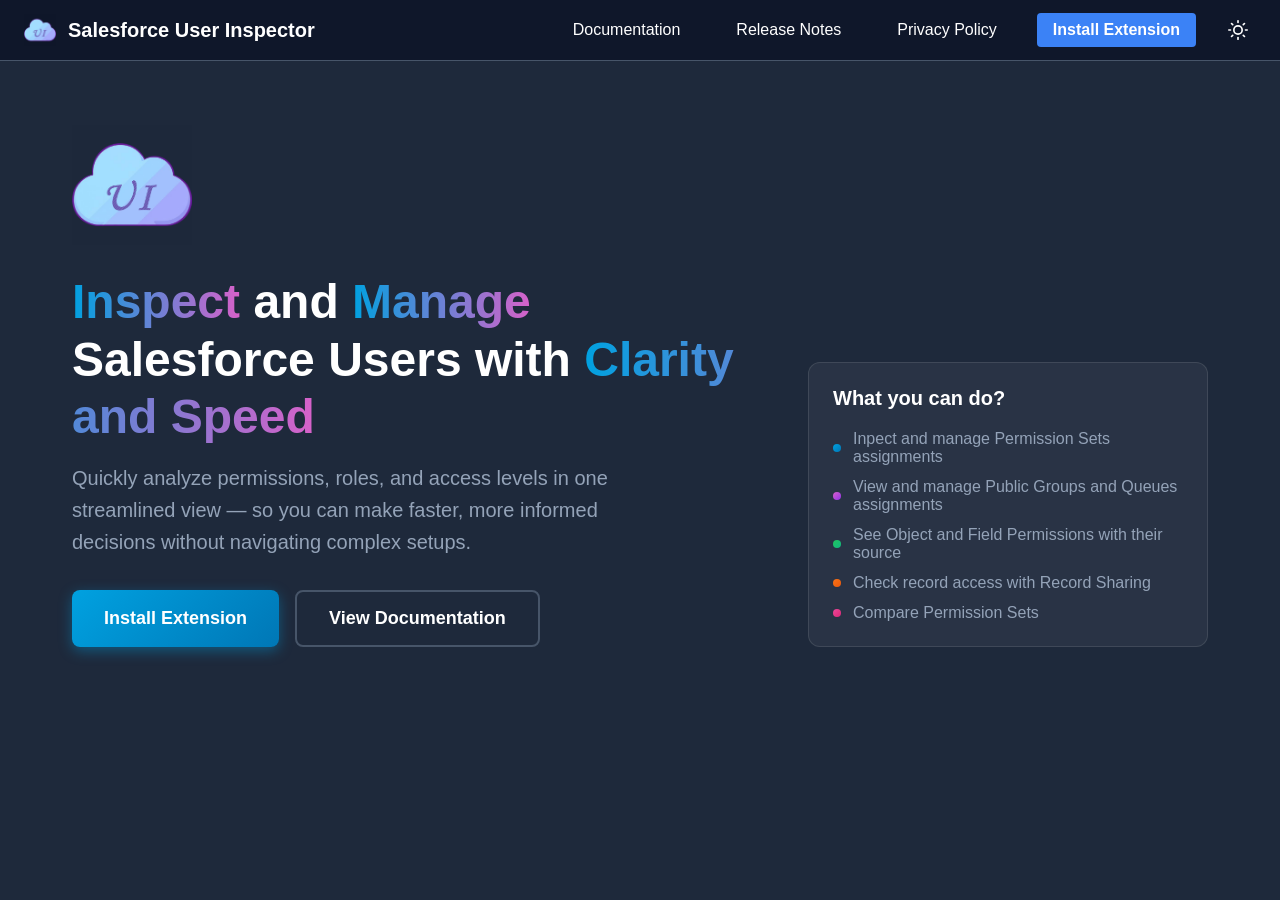
==== index.html @ afff1e98 "SUI v2 Update" ====
<!DOCTYPE html>
<html lang="en">
<head>
    <meta charset="UTF-8">
    <meta name="viewport" content="width=device-width, initial-scale=1.0">
    <title>Home - Salesforce User Inspector</title>
    <link rel="icon" href="icon.png" type="image/png">
    <link rel="stylesheet" href="styles.css">
</head>
<body>
    <header class="menu-bar">
        <div class="branding">
            <img src="icon.png" alt="Salesforce User Inspector Icon" class="menu-icon">
            <span class="brand-name">Salesforce User Inspector</span>
        </div>
        <nav class="menu-links">
            <a href="documentation.html" class="menu-link">Documentation</a>
            <a href="release-notes.html" class="menu-link">Release Notes</a>
            <a href="privacy-policy.html" class="menu-link">Privacy Policy</a>
            <a href="https://chromewebstore.google.com/detail/salesforce-user-inspector/pnhnlclfhfokkdalcmchdikkakipjggl" target="_blank" class="menu-link highlight">Install Extension</a>
            <button class="theme-toggle" id="themeToggle" aria-label="Toggle theme">
                <svg class="sun-icon" xmlns="http://www.w3.org/2000/svg" width="20" height="20" viewBox="0 0 24 24" fill="none" stroke="currentColor" stroke-width="2" stroke-linecap="round" stroke-linejoin="round">
                    <circle cx="12" cy="12" r="5"></circle>
                    <line x1="12" y1="1" x2="12" y2="3"></line>
                    <line x1="12" y1="21" x2="12" y2="23"></line>
                    <line x1="4.22" y1="4.22" x2="5.64" y2="5.64"></line>
                    <line x1="18.36" y1="18.36" x2="19.78" y2="19.78"></line>
                    <line x1="1" y1="12" x2="3" y2="12"></line>
                    <line x1="21" y1="12" x2="23" y2="12"></line>
                    <line x1="4.22" y1="19.78" x2="5.64" y2="18.36"></line>
                    <line x1="18.36" y1="5.64" x2="19.78" y2="4.22"></line>
                </svg>
                <svg class="moon-icon" xmlns="http://www.w3.org/2000/svg" width="20" height="20" viewBox="0 0 24 24" fill="none" stroke="currentColor" stroke-width="2" stroke-linecap="round" stroke-linejoin="round">
                    <path d="M21 12.79A9 9 0 1 1 11.21 3 7 7 0 0 0 21 12.79z"></path>
                </svg>
            </button>
        </nav>
    </header>
    <main>
        <section class="hero">
            <div class="hero-content">
                <img src="icon.png" alt="Salesforce User Inspector Icon" class="hero-logo">
                <h1 class="hero-header"><span class="gradient-text">Inspect</span> and <span class="gradient-text">Manage</span> Salesforce Users with <span class="gradient-text">Clarity and Speed</span></h1>
                <p class="hero-subheader">Quickly analyze permissions, roles, and access levels in one streamlined view — so you can make faster, more informed decisions without navigating complex setups.</p>
                <div class="hero-buttons">
                    <a href="https://chromewebstore.google.com/detail/salesforce-user-inspector/pnhnlclfhfokkdalcmchdikkakipjggl" target="_blank" class="btn btn-primary">Install Extension</a>
                    <a href="documentation.html" class="btn btn-secondary">View Documentation</a>
                </div>
            </div>
            <div class="features-list">
                <h3 class="features-header">What you can do?</h3>
                <ul class="features-items">
                    <li class="feature-item"><span class="bullet blue"></span>Inpect and manage Permission Sets assignments</li>
                    <li class="feature-item"><span class="bullet purple"></span>View and manage Public Groups and Queues assignments</li>
                    <li class="feature-item"><span class="bullet green"></span>See Object and Field Permissions with their source</li>
                    <li class="feature-item"><span class="bullet orange"></span>Check record access with Record Sharing</li>
                    <li class="feature-item"><span class="bullet pink"></span>Compare Permission Sets</li>
                </ul>
            </div>
        </section>
        
    </main>
    <script src="script.js"></script>
</body>
</html>
---- styles.css ----
/* Menu Bar Styles */
* {
  margin: 0;
  padding: 0;
  box-sizing: border-box;
}

body {
  background-color: rgb(30, 41, 59);
  font-family:
    -apple-system, BlinkMacSystemFont, "Segoe UI", Roboto, Oxygen, Ubuntu,
    sans-serif;
  margin: 0;
  padding: 0;
  min-height: 100vh;
  transition: background-color 0.3s ease;
}

/* Page Load Animations */
@keyframes fadeInUp {
  from {
    opacity: 0;
    transform: translateY(30px);
  }
  to {
    opacity: 1;
    transform: translateY(0);
  }
}

@keyframes fadeIn {
  from {
    opacity: 0;
  }
  to {
    opacity: 1;
  }
}

@keyframes fadeInLeft {
  from {
    opacity: 0;
    transform: translateX(-30px);
  }
  to {
    opacity: 1;
    transform: translateX(0);
  }
}

@keyframes fadeInRight {
  from {
    opacity: 0;
    transform: translateX(30px);
  }
  to {
    opacity: 1;
    transform: translateX(0);
  }
}

@keyframes scaleIn {
  from {
    opacity: 0;
    transform: scale(0.9);
  }
  to {
    opacity: 1;
    transform: scale(1);
  }
}

/* Animation delays for page elements */
.menu-bar .branding {
  animation-delay: 0.05s;
}

.menu-bar .menu-links {
  animation-delay: 0.05s;
}

.feature-item:nth-child(1),
.feature-item:nth-child(2),
.feature-item:nth-child(3),
.feature-item:nth-child(4),
.feature-item:nth-child(5) {
  animation-delay: 0.15s;
}

.menu-bar {
  display: flex;
  justify-content: space-between;
  align-items: center;
  background-color: #0f172a;
  padding: 12px 24px;
  border-bottom: 1px solid #475569;
  transition: background-color 0.3s ease;
}

.branding {
  display: flex;
  align-items: center;
  gap: 12px;
  opacity: 0;
  animation: fadeIn 0.35s ease-out forwards;
}

.menu-icon {
  width: 32px;
  height: 32px;
}

.brand-name {
  color: #ffffff;
  font-size: 20px;
  font-weight: 600;
}

.menu-links {
  display: flex;
  gap: 24px;
  align-items: center;
  opacity: 0;
  animation: fadeIn 0.35s ease-out forwards;
}

.menu-link {
  color: #ffffff;
  text-decoration: none;
  font-size: 16px;
  font-weight: 500;
  padding: 8px 16px;
  border-radius: 4px;
  transition: color 0.2s ease;
}

.menu-link:hover {
  color: #94a3b8;
}

.menu-link.highlight {
  background-color: #3b82f6;
  color: #ffffff;
  font-weight: 600;
}

.menu-link.highlight:hover {
  background-color: #2563eb;
  color: #ffffff;
}

main {
  padding: 24px;
  color: #ffffff;
}

/* Theme Toggle Button */
.theme-toggle {
  background: none;
  border: none;
  cursor: pointer;
  padding: 8px;
  border-radius: 4px;
  display: flex;
  align-items: center;
  justify-content: center;
  transition: background-color 0.2s ease;
  color: #ffffff;
  opacity: 0;
  animation: fadeIn 0.35s ease-out forwards;
  animation-delay: 0.05s;
}

.theme-toggle:hover {
  background-color: #475569;
}

.theme-toggle .sun-icon,
.theme-toggle .moon-icon {
  display: none;
}

/* Dark mode (default) - show sun icon to switch to light */
body.dark-mode .theme-toggle .sun-icon {
  display: block;
}

/* Light mode - show moon icon to switch to dark */
body.light-mode .theme-toggle .moon-icon {
  display: block;
}

/* Light Mode Styles */
body.light-mode {
  background-color: #f8fafc;
}

body.light-mode .menu-bar {
  background-color: #ffffff;
  border-bottom: 1px solid #e2e8f0;
}

body.light-mode .brand-name {
  color: #1e293b;
}

body.light-mode .menu-link {
  color: #1e293b;
}

body.light-mode .menu-link:hover {
  color: #64748b;
}

body.light-mode main {
  color: #1e293b;
}

body.light-mode .theme-toggle {
  color: #1e293b;
}

body.light-mode .theme-toggle:hover {
  background-color: #e2e8f0;
}

/* Hero Section */
.hero {
  display: flex;
  flex-direction: row;
  align-items: flex-end;
  justify-content: center;
  text-align: left;
  padding: 40px 48px;
  gap: 64px;
  animation: fadeIn 0.4s ease-out forwards;
}

.hero-content {
  flex: 1;
  max-width: 800px;
}

.hero-logo {
  width: 120px;
  height: 120px;
  margin-bottom: 24px;
}

.hero-header {
  font-size: 48px;
  font-weight: 700;
  color: #ffffff;
  margin-bottom: 16px;
  max-width: 800px;
  line-height: 1.2;
}

.gradient-text {
  background: linear-gradient(90deg, #00a1e0, #d761c9);
  -webkit-background-clip: text;
  -webkit-text-fill-color: transparent;
  background-clip: text;
}

.hero-subheader {
  font-size: 20px;
  color: #94a3b8;
  max-width: 600px;
  line-height: 1.6;
  margin-bottom: 32px;
  animation-delay: 0.1s;
}

/* Hero Buttons */
.hero-buttons {
  display: flex;
  gap: 16px;
  flex-wrap: wrap;
}

.btn {
  display: inline-flex;
  align-items: center;
  justify-content: center;
  padding: 16px 32px;
  font-size: 18px;
  font-weight: 600;
  text-decoration: none;
  border-radius: 8px;
  transition: all 0.2s ease;
  cursor: pointer;
}

.btn-primary {
  background: linear-gradient(135deg, #00a1e0, #0077b6);
  color: #ffffff;
  border: none;
  box-shadow: 0 4px 14px rgba(0, 161, 224, 0.4);
  animation-delay: 0.1s;
}

.btn-primary:hover {
  background: linear-gradient(135deg, #00b3f0, #0088cc);
  box-shadow: 0 6px 20px rgba(0, 161, 224, 0.5);
  transform: translateY(-2px);
}

.btn-secondary {
  background: transparent;
  color: #ffffff;
  border: 2px solid #475569;
  animation-delay: 0.1s;
}

.btn-secondary:hover {
  border-color: #94a3b8;
  color: #ffffff;
  background-color: rgba(255, 255, 255, 0.05);
}

/* Light mode hero styles */
body.light-mode .hero-subheader {
  color: #64748b;
}

body.light-mode .hero-header {
  color: #1e293b;
}

/* Light mode button styles */
body.light-mode .btn-primary {
  box-shadow: 0 4px 14px rgba(0, 161, 224, 0.3);
}

body.light-mode .btn-primary:hover {
  box-shadow: 0 6px 20px rgba(0, 161, 224, 0.4);
}

body.light-mode .btn-secondary {
  color: #1e293b;
  border-color: #cbd5e1;
}

body.light-mode .btn-secondary:hover {
  border-color: #94a3b8;
  color: #1e293b;
  background-color: rgba(0, 0, 0, 0.05);
}

/* Features List */
.features-list {
  flex: 1;
  max-width: 400px;
  padding: 24px;
  border-radius: 12px;
  border: 1px solid rgba(255, 255, 255, 0.1);
  background-color: rgba(255, 255, 255, 0.05);
}

.features-header {
  font-size: 20px;
  font-weight: 600;
  color: #ffffff;
  margin-bottom: 20px;
}

.features-items {
  list-style: none;
  margin: 0;
  padding: 0;
  display: flex;
  flex-direction: column;
  gap: 12px;
}

.feature-item {
  display: flex;
  align-items: center;
  font-size: 16px;
  color: #94a3b8;
}

.bullet {
  display: inline-block;
  width: 8px;
  height: 8px;
  border-radius: 50%;
  margin-right: 12px;
  flex-shrink: 0;
}

.bullet.blue {
  background: linear-gradient(135deg, #00a1e0, #0077b6);
}

.bullet.purple {
  background: linear-gradient(135deg, #d761c9, #9333ea);
}

.bullet.green {
  background: linear-gradient(135deg, #22c55e, #10b981);
}

.bullet.orange {
  background: linear-gradient(135deg, #f97316, #ea580c);
}

.bullet.pink {
  background: linear-gradient(135deg, #ec4899, #db2777);
}

body.light-mode .feature-item {
  color: #64748b;
}

body.light-mode .features-list {
  border: 1px solid rgba(0, 0, 0, 0.1);
  background-color: rgba(0, 0, 0, 0.02);
}

body.light-mode .features-header {
  color: #1e293b;
}

/* Tabs Section */
.tabs-section {
  padding: 24px;
  max-width: 900px;
  margin: 0 auto;
}

.tabs-container {
  background-color: rgba(255, 255, 255, 0.05);
  border-radius: 12px;
  border: 1px solid rgba(255, 255, 255, 0.1);
  overflow: hidden;
}

.tabs-header {
  display: flex;
  border-bottom: 1px solid rgba(255, 255, 255, 0.1);
}

.tab-button {
  flex: 1;
  padding: 16px 24px;
  background: none;
  border: none;
  color: #94a3b8;
  font-size: 16px;
  font-weight: 500;
  cursor: pointer;
  transition: all 0.2s ease;
  position: relative;
}

.tab-button:hover {
  color: #ffffff;
  background-color: rgba(255, 255, 255, 0.05);
}

.tab-button.active {
  color: #00a1e0;
  background-color: rgba(0, 161, 224, 0.1);
}

.tab-button.active::after {
  content: "";
  position: absolute;
  bottom: 0;
  left: 0;
  right: 0;
  height: 2px;
  background-color: #00a1e0;
}

.tabs-content {
  padding: 24px;
}

.tab-panel {
  display: none;
  animation: fadeIn 0.3s ease-out;
}

.tab-panel.active {
  display: block;
}

.tab-panel h2 {
  color: #ffffff;
  font-size: 24px;
  margin-bottom: 16px;
}

.tab-panel h3 {
  color: #ffffff;
  font-size: 18px;
  margin: 24px 0 12px;
}

.tab-panel p, .doc-section a {
  color: #94a3b8;
  line-height: 1.6;
  margin-bottom: 16px;
}

.tab-panel ul {
  list-style: none;
  padding: 0;
}

.tab-panel ul li {
  color: #94a3b8;
  padding: 8px 0;
  padding-left: 20px;
  position: relative;
}

.tab-panel ul li::before {
  content: "•";
  color: #00a1e0;
  position: absolute;
  left: 0;
}

/* Light mode tabs */
body.light-mode .tabs-container {
  border: 1px solid rgba(0, 0, 0, 0.1);
  background-color: rgba(0, 0, 0, 0.02);
}

body.light-mode .tabs-header {
  border-bottom: 1px solid rgba(0, 0, 0, 0.1);
}

body.light-mode .tab-button {
  color: #64748b;
}

body.light-mode .tab-button:hover {
  color: #1e293b;
  background-color: rgba(0, 0, 0, 0.05);
}

body.light-mode .tab-button.active {
  color: #0077b6;
  background-color: rgba(0, 119, 182, 0.1);
}

body.light-mode .tab-button.active::after {
  background-color: #0077b6;
}

body.light-mode .tab-panel h2,
body.light-mode .tab-panel h3 {
  color: #1e293b;
}

body.light-mode .tab-panel p,
body.light-mode .tab-panel ul li {
  color: #64748b;
}
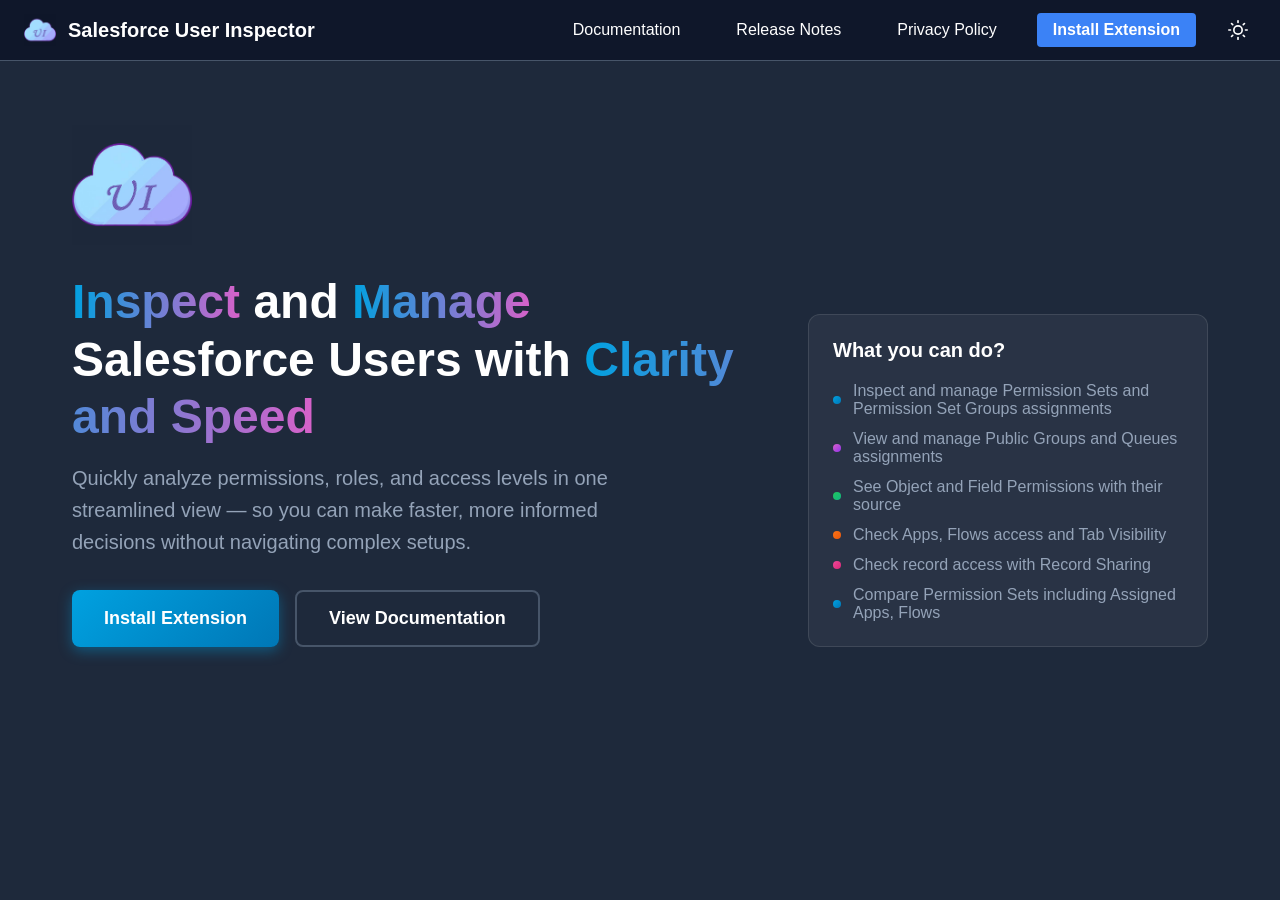
==== commit ba872241: "v2.1 Updates added" ====
--- a/index.html
+++ b/index.html
@@ -50,11 +50,12 @@
             <div class="features-list">
                 <h3 class="features-header">What you can do?</h3>
                 <ul class="features-items">
-                    <li class="feature-item"><span class="bullet blue"></span>Inpect and manage Permission Sets assignments</li>
+                    <li class="feature-item"><span class="bullet blue"></span>Inspect and manage Permission Sets and Permission Set Groups assignments</li>
                     <li class="feature-item"><span class="bullet purple"></span>View and manage Public Groups and Queues assignments</li>
                     <li class="feature-item"><span class="bullet green"></span>See Object and Field Permissions with their source</li>
-                    <li class="feature-item"><span class="bullet orange"></span>Check record access with Record Sharing</li>
-                    <li class="feature-item"><span class="bullet pink"></span>Compare Permission Sets</li>
+                    <li class="feature-item"><span class="bullet orange"></span>Check Apps, Flows access and Tab Visibility</li>
+                    <li class="feature-item"><span class="bullet pink"></span>Check record access with Record Sharing</li>
+                    <li class="feature-item"><span class="bullet blue"></span>Compare Permission Sets including Assigned Apps, Flows</li>
                 </ul>
             </div>
         </section>
@@ -62,4 +63,4 @@
     </main>
     <script src="script.js"></script>
 </body>
-</html>
+</html>
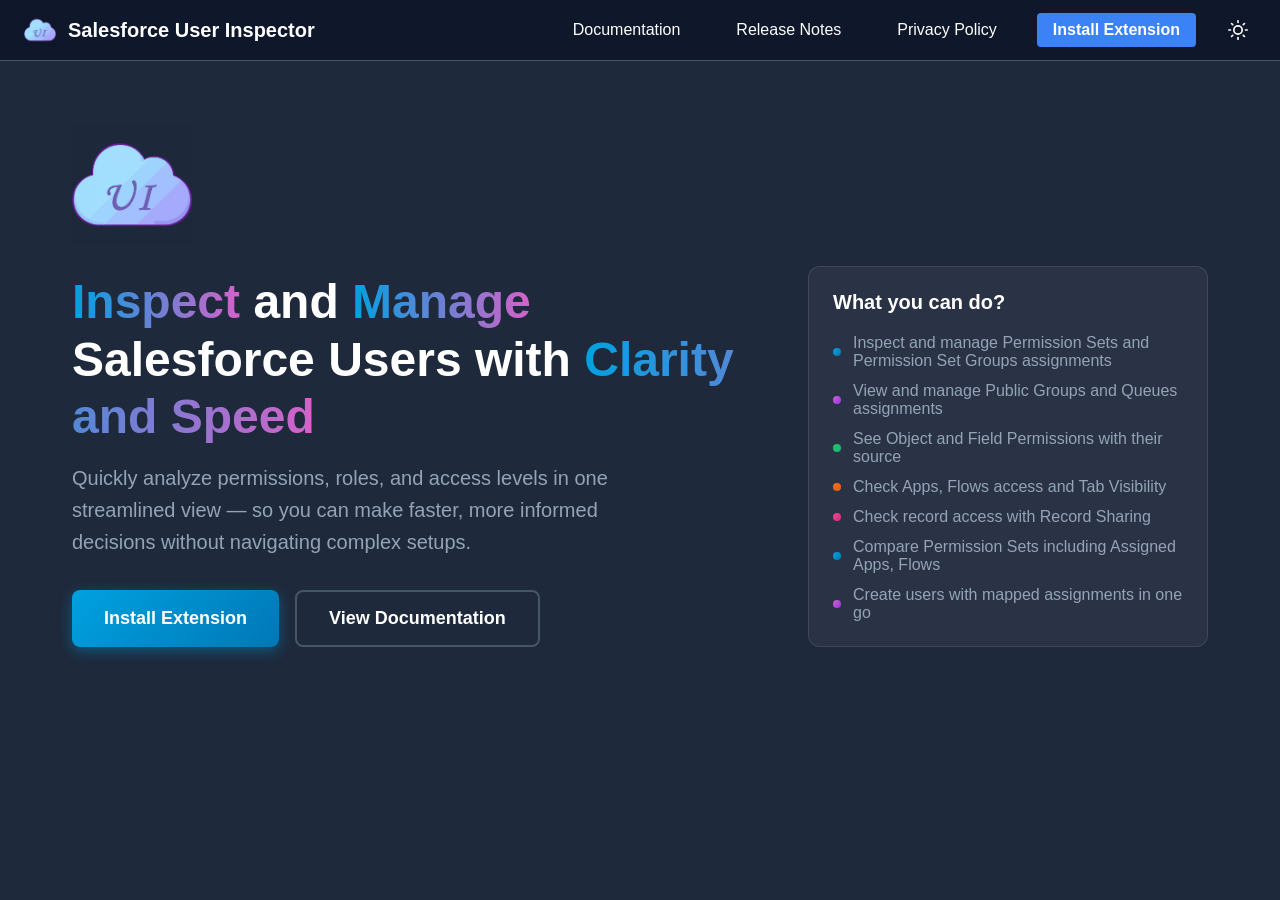
==== commit 3e93b241: "For release - 2.2.1" ====
--- a/index.html
+++ b/index.html
@@ -56,6 +56,7 @@
                     <li class="feature-item"><span class="bullet orange"></span>Check Apps, Flows access and Tab Visibility</li>
                     <li class="feature-item"><span class="bullet pink"></span>Check record access with Record Sharing</li>
                     <li class="feature-item"><span class="bullet blue"></span>Compare Permission Sets including Assigned Apps, Flows</li>
+                    <li class="feature-item"><span class="bullet purple"></span>Create users with mapped assignments in one go</li>
                 </ul>
             </div>
         </section>
--- a/styles.css
+++ b/styles.css
@@ -71,13 +71,6 @@
 }
 
 /* Animation delays for page elements */
-.menu-bar .branding {
-  animation-delay: 0.05s;
-}
-
-.menu-bar .menu-links {
-  animation-delay: 0.05s;
-}
 
 .feature-item:nth-child(1),
 .feature-item:nth-child(2),
@@ -500,7 +493,7 @@
   margin: 24px 0 12px;
 }
 
-.tab-panel p, .doc-section a {
+.tab-panel p, .doc-section a, .policy-section a {
   color: #94a3b8;
   line-height: 1.6;
   margin-bottom: 16px;
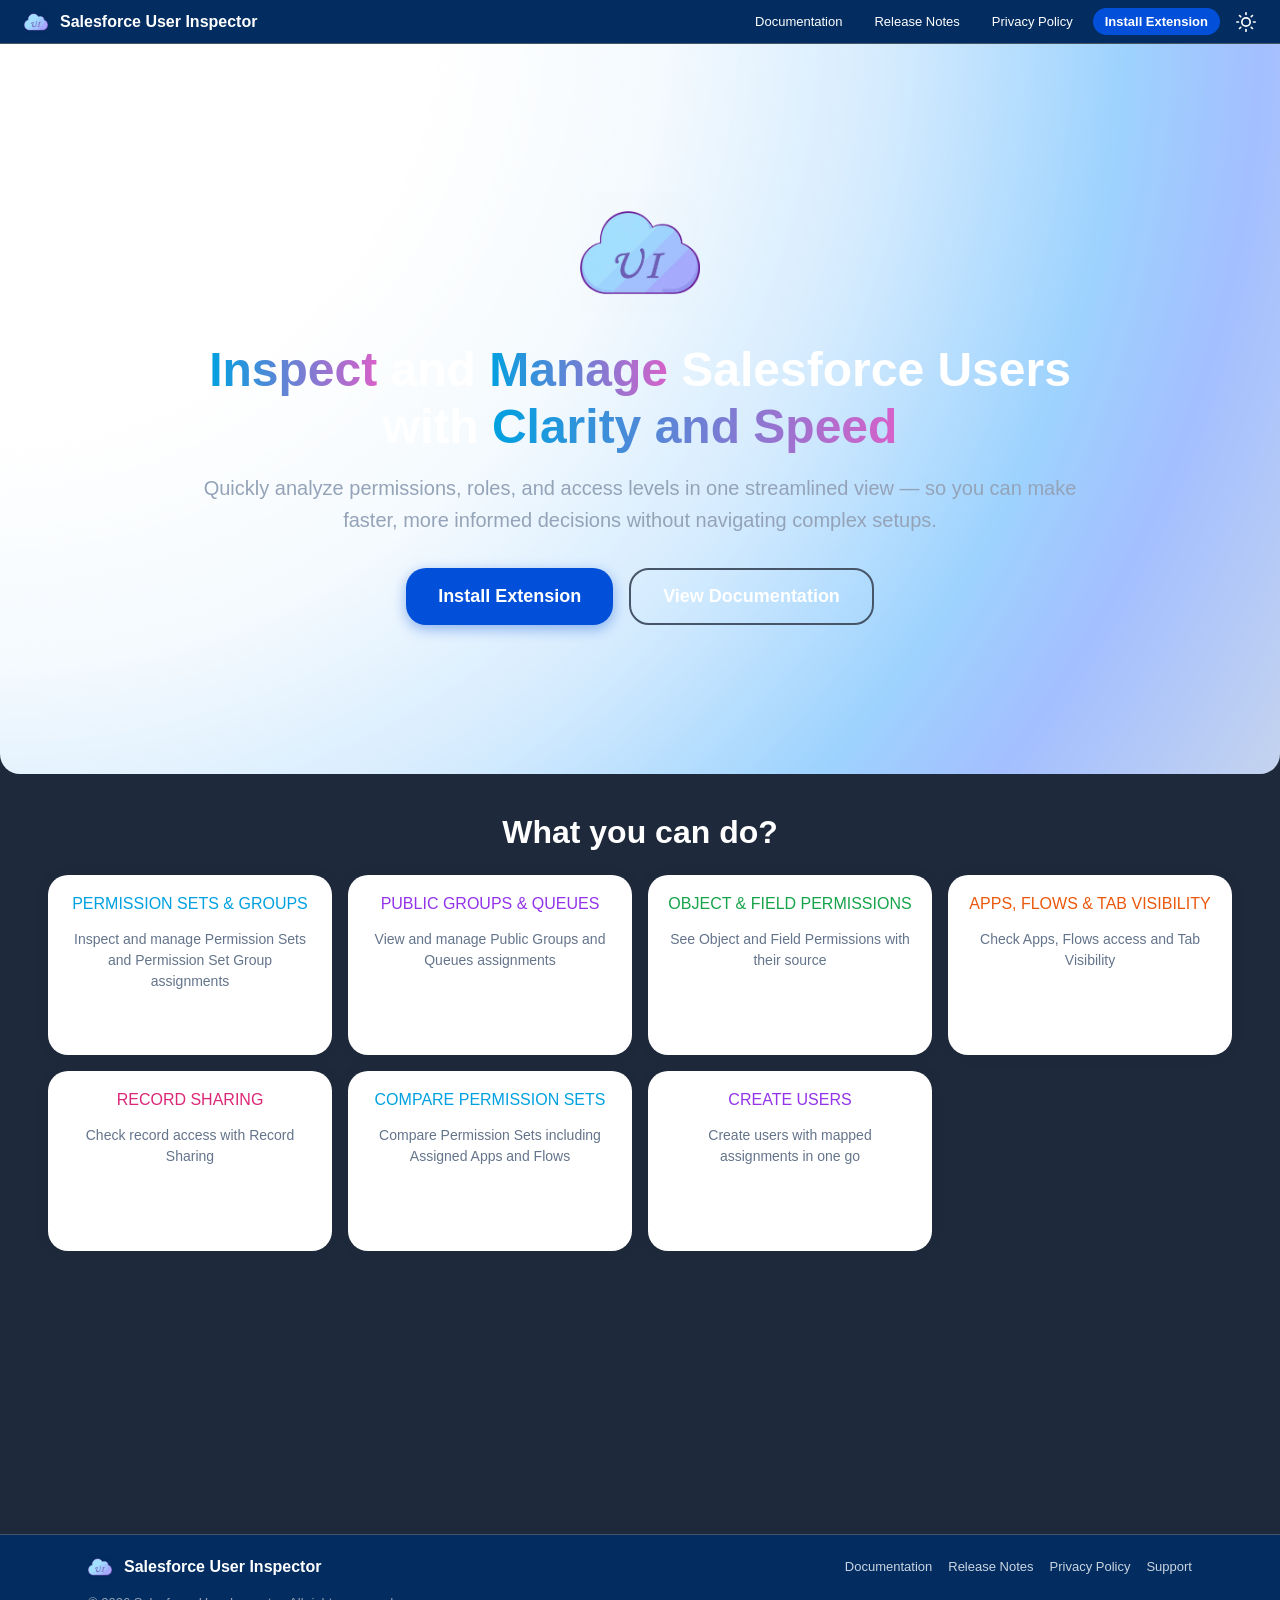
==== commit ac4be67c: "New UI/UX Update" ====
--- a/index.html
+++ b/index.html
@@ -47,21 +47,58 @@
                     <a href="documentation.html" class="btn btn-secondary">View Documentation</a>
                 </div>
             </div>
-            <div class="features-list">
-                <h3 class="features-header">What you can do?</h3>
+        </section>
+        <section class="features-section" id="features-section">
+            <a href="#features-section" class="features-header">What you can do?</a>
+            <div class="features-list" id="features-list">
                 <ul class="features-items">
-                    <li class="feature-item"><span class="bullet blue"></span>Inspect and manage Permission Sets and Permission Set Groups assignments</li>
-                    <li class="feature-item"><span class="bullet purple"></span>View and manage Public Groups and Queues assignments</li>
-                    <li class="feature-item"><span class="bullet green"></span>See Object and Field Permissions with their source</li>
-                    <li class="feature-item"><span class="bullet orange"></span>Check Apps, Flows access and Tab Visibility</li>
-                    <li class="feature-item"><span class="bullet pink"></span>Check record access with Record Sharing</li>
-                    <li class="feature-item"><span class="bullet blue"></span>Compare Permission Sets including Assigned Apps, Flows</li>
-                    <li class="feature-item"><span class="bullet purple"></span>Create users with mapped assignments in one go</li>
+                    <li class="feature-item blue">
+                        <h4 class="feature-item-header">Permission Sets & Groups</h4>
+                        <p class="feature-item-text">Inspect and manage Permission Sets and Permission Set Group assignments</p>
+                    </li>
+                    <li class="feature-item purple">
+                        <h4 class="feature-item-header">Public Groups & Queues</h4>
+                        <p class="feature-item-text">View and manage Public Groups and Queues assignments</p>
+                    </li>
+                    <li class="feature-item green">
+                        <h4 class="feature-item-header">Object & Field Permissions</h4>
+                        <p class="feature-item-text">See Object and Field Permissions with their source</p>
+                    </li>
+                    <li class="feature-item orange">
+                        <h4 class="feature-item-header">Apps, Flows & Tab Visibility</h4>
+                        <p class="feature-item-text">Check Apps, Flows access and Tab Visibility</p>
+                    </li>
+                    <li class="feature-item pink">
+                        <h4 class="feature-item-header">Record Sharing</h4>
+                        <p class="feature-item-text">Check record access with Record Sharing</p>
+                    </li>
+                    <li class="feature-item blue">
+                        <h4 class="feature-item-header">Compare Permission Sets</h4>
+                        <p class="feature-item-text">Compare Permission Sets including Assigned Apps and Flows</p>
+                    </li>
+                    <li class="feature-item purple">
+                        <h4 class="feature-item-header">Create Users</h4>
+                        <p class="feature-item-text">Create users with mapped assignments in one go</p>
+                    </li>
                 </ul>
             </div>
         </section>
-        
     </main>
+    <footer class="footer">
+        <div class="footer-content">
+            <div class="footer-brand">
+                <img src="icon.png" alt="Salesforce User Inspector Icon" class="footer-icon">
+                <span class="footer-name">Salesforce User Inspector</span>
+            </div>
+            <nav class="footer-links">
+                <a href="documentation.html" class="footer-link">Documentation</a>
+                <a href="release-notes.html" class="footer-link">Release Notes</a>
+                <a href="privacy-policy.html" class="footer-link">Privacy Policy</a>
+                <a href="https://forms.gle/FMvMfe7UCnQnCCdW8" target="_blank" rel="noreferrer noopener" class="footer-link">Support</a>
+            </nav>
+            <p class="footer-copy">&copy; 2026 Salesforce User Inspector. All rights reserved.</p>
+        </div>
+    </footer>
     <script src="script.js"></script>
 </body>
 </html>
--- a/styles.css
+++ b/styles.css
@@ -1,15 +1,35 @@
-/* Menu Bar Styles */
+/* CSS Variables */
+:root {
+  --menu-bar-height: 2.75rem;
+  --footer-height: 6rem;
+  --input-border-radius: 1.25rem;
+  --text-font-family:
+    -apple-system, BlinkMacSystemFont, "Segoe UI", Roboto, Oxygen, Ubuntu,
+    sans-serif;
+  --text-color-light: rgb(100, 116, 139);
+  --text-color-dark: rgb(30, 41, 59);
+  --primary-color: rgb(2, 80, 217);
+  --primary-box-shadow: 0 0 16px rgba(0, 0, 0, 0.05);
+  --text-weight-light: 400;
+  --text-weight: 500;
+  --text-weight-bold: 600;
+}
+
+/* Reset */
 * {
   margin: 0;
   padding: 0;
   box-sizing: border-box;
 }
 
+html {
+  scroll-behavior: smooth;
+  scroll-padding-top: var(--menu-bar-height);
+}
+
 body {
   background-color: rgb(30, 41, 59);
-  font-family:
-    -apple-system, BlinkMacSystemFont, "Segoe UI", Roboto, Oxygen, Ubuntu,
-    sans-serif;
+  font-family: var(--text-font-family);
   margin: 0;
   padding: 0;
   min-height: 100vh;
@@ -71,7 +91,6 @@
 }
 
 /* Animation delays for page elements */
-
 .feature-item:nth-child(1),
 .feature-item:nth-child(2),
 .feature-item:nth-child(3),
@@ -80,50 +99,52 @@
   animation-delay: 0.15s;
 }
 
+/* Menu Bar */
 .menu-bar {
   display: flex;
   justify-content: space-between;
   align-items: center;
-  background-color: #0f172a;
-  padding: 12px 24px;
+  background-color: #032d60;
+  padding: 0;
+  height: var(--menu-bar-height);
   border-bottom: 1px solid #475569;
-  transition: background-color 0.3s ease;
+}
+
+.branding,
+.menu-links,
+.theme-toggle {
+  display: flex;
+  align-items: center;
 }
 
 .branding {
-  display: flex;
-  align-items: center;
   gap: 12px;
-  opacity: 0;
-  animation: fadeIn 0.35s ease-out forwards;
+  padding-left: 24px;
+}
+
+.menu-links {
+  gap: 8px;
+  padding-right: 16px;
 }
 
 .menu-icon {
-  width: 32px;
-  height: 32px;
+  width: 24px;
+  height: 24px;
 }
 
 .brand-name {
   color: #ffffff;
-  font-size: 20px;
-  font-weight: 600;
-}
-
-.menu-links {
-  display: flex;
-  gap: 24px;
-  align-items: center;
-  opacity: 0;
-  animation: fadeIn 0.35s ease-out forwards;
+  font-size: 16px;
+  font-weight: var(--text-weight-bold);
 }
 
 .menu-link {
   color: #ffffff;
   text-decoration: none;
-  font-size: 16px;
-  font-weight: 500;
-  padding: 8px 16px;
-  border-radius: 4px;
+  font-size: 13px;
+  font-weight: var(--text-weight);
+  padding: 6px 12px;
+  border-radius: var(--input-border-radius);
   transition: color 0.2s ease;
 }
 
@@ -132,18 +153,17 @@
 }
 
 .menu-link.highlight {
-  background-color: #3b82f6;
-  color: #ffffff;
-  font-weight: 600;
+  background-color: var(--primary-color);
+  font-weight: var(--text-weight-bold);
 }
 
 .menu-link.highlight:hover {
-  background-color: #2563eb;
+  background-color: rgb(1, 65, 176);
   color: #ffffff;
 }
 
 main {
-  padding: 24px;
+  padding: 0;
   color: #ffffff;
 }
 
@@ -153,15 +173,10 @@
   border: none;
   cursor: pointer;
   padding: 8px;
-  border-radius: 4px;
-  display: flex;
-  align-items: center;
+  border-radius: var(--input-border-radius);
   justify-content: center;
   transition: background-color 0.2s ease;
   color: #ffffff;
-  opacity: 0;
-  animation: fadeIn 0.35s ease-out forwards;
-  animation-delay: 0.05s;
 }
 
 .theme-toggle:hover {
@@ -189,49 +204,60 @@
 }
 
 body.light-mode .menu-bar {
-  background-color: #ffffff;
-  border-bottom: 1px solid #e2e8f0;
-}
-
-body.light-mode .brand-name {
-  color: #1e293b;
-}
-
-body.light-mode .menu-link {
-  color: #1e293b;
+  background-color: #032d60;
+  border-bottom: 1px solid #475569;
+}
+
+body.light-mode .brand-name,
+body.light-mode .theme-toggle {
+  color: #ffffff;
 }
 
 body.light-mode .menu-link:hover {
-  color: #64748b;
+  color: #cbd5e1;
 }
 
 body.light-mode main {
-  color: #1e293b;
-}
-
-body.light-mode .theme-toggle {
-  color: #1e293b;
+  color: var(--text-color-dark);
 }
 
 body.light-mode .theme-toggle:hover {
-  background-color: #e2e8f0;
+  background-color: rgba(255, 255, 255, 0.15);
 }
 
 /* Hero Section */
 .hero {
   display: flex;
-  flex-direction: row;
-  align-items: flex-end;
+  flex-direction: column;
+  align-items: center;
   justify-content: center;
-  text-align: left;
+  text-align: center;
+  min-height: calc(85vh - 2.2rem);
   padding: 40px 48px;
-  gap: 64px;
+  background: url("BG.png") no-repeat center center;
+  background-size: cover;
+  border-bottom-left-radius: var(--input-border-radius);
+  border-bottom-right-radius: var(--input-border-radius);
   animation: fadeIn 0.4s ease-out forwards;
 }
 
+.features-section {
+  display: flex;
+  flex-direction: column;
+  min-height: calc(
+    100vh - var(--menu-bar-height) - var(--footer-height)
+  );
+  padding: 40px 48px;
+  animation: fadeIn 0.4s ease-out forwards;
+}
+
+#features-list {
+  flex: 1;
+  scroll-margin-top: var(--menu-bar-height);
+}
+
 .hero-content {
-  flex: 1;
-  max-width: 800px;
+  max-width: 900px;
 }
 
 .hero-logo {
@@ -245,7 +271,7 @@
   font-weight: 700;
   color: #ffffff;
   margin-bottom: 16px;
-  max-width: 800px;
+  /* max-width: 800px; */
   line-height: 1.2;
 }
 
@@ -259,9 +285,9 @@
 .hero-subheader {
   font-size: 20px;
   color: #94a3b8;
-  max-width: 600px;
+  /* max-width: 600px; */
   line-height: 1.6;
-  margin-bottom: 32px;
+  margin: 0 auto 32px;
   animation-delay: 0.1s;
 }
 
@@ -270,6 +296,7 @@
   display: flex;
   gap: 16px;
   flex-wrap: wrap;
+  justify-content: center;
 }
 
 .btn {
@@ -278,24 +305,28 @@
   justify-content: center;
   padding: 16px 32px;
   font-size: 18px;
-  font-weight: 600;
+  font-weight: var(--text-weight-bold);
   text-decoration: none;
-  border-radius: 8px;
+  border-radius: var(--input-border-radius);
   transition: all 0.2s ease;
   cursor: pointer;
 }
 
+.btn-primary,
+.btn-secondary {
+  animation-delay: 0.1s;
+}
+
 .btn-primary {
-  background: linear-gradient(135deg, #00a1e0, #0077b6);
+  background: var(--primary-color);
   color: #ffffff;
   border: none;
-  box-shadow: 0 4px 14px rgba(0, 161, 224, 0.4);
-  animation-delay: 0.1s;
+  box-shadow: 0 4px 14px rgba(2, 80, 217, 0.4);
 }
 
 .btn-primary:hover {
-  background: linear-gradient(135deg, #00b3f0, #0088cc);
-  box-shadow: 0 6px 20px rgba(0, 161, 224, 0.5);
+  background: rgb(1, 65, 176);
+  box-shadow: 0 6px 20px rgba(2, 80, 217, 0.5);
   transform: translateY(-2px);
 }
 
@@ -303,7 +334,6 @@
   background: transparent;
   color: #ffffff;
   border: 2px solid #475569;
-  animation-delay: 0.1s;
 }
 
 .btn-secondary:hover {
@@ -314,106 +344,119 @@
 
 /* Light mode hero styles */
 body.light-mode .hero-subheader {
-  color: #64748b;
+  color: var(--text-color-light);
 }
 
 body.light-mode .hero-header {
-  color: #1e293b;
+  color: var(--text-color-dark);
 }
 
 /* Light mode button styles */
 body.light-mode .btn-primary {
-  box-shadow: 0 4px 14px rgba(0, 161, 224, 0.3);
+  box-shadow: 0 4px 14px rgba(2, 80, 217, 0.3);
 }
 
 body.light-mode .btn-primary:hover {
-  box-shadow: 0 6px 20px rgba(0, 161, 224, 0.4);
+  box-shadow: 0 6px 20px rgba(2, 80, 217, 0.4);
 }
 
 body.light-mode .btn-secondary {
-  color: #1e293b;
+  color: var(--text-color-dark);
   border-color: #cbd5e1;
 }
 
 body.light-mode .btn-secondary:hover {
   border-color: #94a3b8;
-  color: #1e293b;
+  color: var(--text-color-dark);
   background-color: rgba(0, 0, 0, 0.05);
+}
+
+/* Card surfaces (feature items, tabs container, sub-page sections) */
+.feature-item,
+.tabs-container,
+.doc-section,
+.policy-section,
+.release-version {
+  background-color: #ffffff;
+  border-radius: var(--input-border-radius);
+  box-shadow: var(--primary-box-shadow);
 }
 
 /* Features List */
 .features-list {
-  flex: 1;
-  max-width: 400px;
-  padding: 24px;
-  border-radius: 12px;
-  border: 1px solid rgba(255, 255, 255, 0.1);
-  background-color: rgba(255, 255, 255, 0.05);
+  width: 100%;
+  margin: 0 auto;
 }
 
 .features-header {
-  font-size: 20px;
-  font-weight: 600;
-  color: #ffffff;
-  margin-bottom: 20px;
+  display: block;
+  margin: 0 0 24px;
+  font-size: 32px;
+  font-weight: var(--text-weight-bold);
+  color: #ffffff;
+  text-align: center;
+  text-decoration: none;
+  cursor: pointer;
+  transition: color 0.2s ease;
+}
+
+.features-header:hover {
+  color: var(--primary-color);
 }
 
 .features-items {
   list-style: none;
   margin: 0;
   padding: 0;
+  display: grid;
+  grid-template-columns: repeat(auto-fit, minmax(280px, 1fr));
+  gap: 16px;
+}
+
+.feature-item {
   display: flex;
   flex-direction: column;
-  gap: 12px;
-}
-
-.feature-item {
-  display: flex;
-  align-items: center;
+  height: 180px;
+  padding: 20px;
+  color: var(--text-color-light);
+}
+
+.feature-item-header {
   font-size: 16px;
-  color: #94a3b8;
-}
-
-.bullet {
-  display: inline-block;
-  width: 8px;
-  height: 8px;
-  border-radius: 50%;
-  margin-right: 12px;
-  flex-shrink: 0;
-}
-
-.bullet.blue {
-  background: linear-gradient(135deg, #00a1e0, #0077b6);
-}
-
-.bullet.purple {
-  background: linear-gradient(135deg, #d761c9, #9333ea);
-}
-
-.bullet.green {
-  background: linear-gradient(135deg, #22c55e, #10b981);
-}
-
-.bullet.orange {
-  background: linear-gradient(135deg, #f97316, #ea580c);
-}
-
-.bullet.pink {
-  background: linear-gradient(135deg, #ec4899, #db2777);
-}
-
-body.light-mode .feature-item {
-  color: #64748b;
-}
-
-body.light-mode .features-list {
-  border: 1px solid rgba(0, 0, 0, 0.1);
-  background-color: rgba(0, 0, 0, 0.02);
+  font-weight: var(--text-weight-light);
+  text-align: center;
+  text-transform: uppercase;
+  margin-bottom: 16px;
+}
+
+.feature-item-text {
+  font-size: 14px;
+  line-height: 1.5;
+  text-align: center;
+}
+
+.feature-item.blue .feature-item-header {
+  color: #00a1e0;
+}
+
+.feature-item.purple .feature-item-header {
+  color: #9333ea;
+}
+
+.feature-item.green .feature-item-header {
+  color: #16a34a;
+}
+
+.feature-item.orange .feature-item-header {
+  color: #ea580c;
+}
+
+.feature-item.pink .feature-item-header {
+  color: #db2777;
 }
 
 body.light-mode .features-header {
-  color: #1e293b;
+  color: var(--text-color-dark);
 }
 
 /* Tabs Section */
@@ -424,9 +467,6 @@
 }
 
 .tabs-container {
-  background-color: rgba(255, 255, 255, 0.05);
-  border-radius: 12px;
-  border: 1px solid rgba(255, 255, 255, 0.1);
   overflow: hidden;
 }
 
@@ -442,7 +482,7 @@
   border: none;
   color: #94a3b8;
   font-size: 16px;
-  font-weight: 500;
+  font-weight: var(--text-weight);
   cursor: pointer;
   transition: all 0.2s ease;
   position: relative;
@@ -482,30 +522,27 @@
 }
 
 .tab-panel h2 {
-  color: #ffffff;
+  color: var(--text-color-dark);
   font-size: 24px;
   margin-bottom: 16px;
 }
 
 .tab-panel h3 {
-  color: #ffffff;
+  color: var(--text-color-dark);
   font-size: 18px;
   margin: 24px 0 12px;
 }
 
-.tab-panel p, .doc-section a, .policy-section a {
-  color: #94a3b8;
-  line-height: 1.6;
-  margin-bottom: 16px;
-}
-
-.tab-panel ul {
+.tab-panel ul,
+.doc-section ul,
+.policy-section ul,
+.release-version ul {
   list-style: none;
   padding: 0;
 }
 
 .tab-panel ul li {
-  color: #94a3b8;
+  color: var(--text-color-light);
   padding: 8px 0;
   padding-left: 20px;
   position: relative;
@@ -519,21 +556,16 @@
 }
 
 /* Light mode tabs */
-body.light-mode .tabs-container {
-  border: 1px solid rgba(0, 0, 0, 0.1);
-  background-color: rgba(0, 0, 0, 0.02);
-}
-
 body.light-mode .tabs-header {
   border-bottom: 1px solid rgba(0, 0, 0, 0.1);
 }
 
 body.light-mode .tab-button {
-  color: #64748b;
+  color: var(--text-color-light);
 }
 
 body.light-mode .tab-button:hover {
-  color: #1e293b;
+  color: var(--text-color-dark);
   background-color: rgba(0, 0, 0, 0.05);
 }
 
@@ -548,10 +580,209 @@
 
 body.light-mode .tab-panel h2,
 body.light-mode .tab-panel h3 {
-  color: #1e293b;
+  color: var(--text-color-dark);
 }
 
 body.light-mode .tab-panel p,
 body.light-mode .tab-panel ul li {
-  color: #64748b;
-}
+  color: var(--text-color-light);
+}
+
+/* Sub-pages: Documentation, Privacy Policy, Release Notes */
+.doc-container,
+.policy-container,
+.release-container {
+  max-width: 900px;
+  margin: 0 auto;
+  padding: 48px 24px;
+}
+
+.doc-header,
+.policy-header,
+.release-header {
+  margin-bottom: 48px;
+}
+
+.doc-header h1,
+.policy-header h1,
+.release-header h1 {
+  font-size: 36px;
+  margin-bottom: 16px;
+}
+
+.doc-header p,
+.policy-header p,
+.release-header p {
+  color: #94a3b8;
+  font-size: 18px;
+  line-height: 1.6;
+}
+
+.doc-section,
+.policy-section,
+.release-version {
+  padding: 32px;
+  margin-bottom: 24px;
+}
+
+.doc-section h2,
+.policy-section h2,
+.release-version h2 {
+  font-size: 24px;
+  margin-bottom: 16px;
+}
+
+.doc-section h2,
+.policy-section h2,
+.release-version h2,
+.back-link:hover {
+  color: #00a1e0;
+}
+
+.release-version h2 {
+  margin-bottom: 8px;
+}
+
+.doc-section h3 {
+  font-size: 20px;
+  margin: 24px 0 12px;
+  color: var(--text-color-dark);
+}
+
+.release-version h3 {
+  font-size: 18px;
+  margin: 20px 0 12px;
+  color: var(--text-color-dark);
+}
+
+.release-version .version-date {
+  color: var(--text-color-light);
+  font-size: 14px;
+  margin-bottom: 16px;
+}
+
+.tab-panel p,
+.doc-section p,
+.policy-section p,
+.doc-section a,
+.policy-section a {
+  color: var(--text-color-light);
+  line-height: 1.6;
+  margin-bottom: 16px;
+}
+
+.doc-section ul li,
+.policy-section ul li,
+.release-version ul li {
+  color: var(--text-color-light);
+  padding: 8px 0;
+  padding-left: 24px;
+  position: relative;
+}
+
+.doc-section ul li::before,
+.policy-section ul li::before,
+.release-version ul li::before {
+  color: #22c55e;
+  position: absolute;
+  left: 0;
+}
+
+.doc-section ul li::before,
+.policy-section ul li::before {
+  content: "✓";
+}
+
+.release-version ul li::before {
+  content: "•";
+  font-size: 20px;
+  line-height: 1;
+}
+
+.back-link {
+  display: inline-flex;
+  align-items: center;
+  color: #94a3b8;
+  text-decoration: none;
+  margin-bottom: 24px;
+  transition: color 0.2s ease;
+}
+
+.back-link svg {
+  margin-right: 8px;
+}
+
+/* Footer */
+.footer {
+  height: var(--footer-height);
+  background-color: #032d60;
+  border-top: 1px solid #475569;
+  color: #ffffff;
+}
+
+.footer-content {
+  display: flex;
+  align-items: center;
+  justify-content: space-between;
+  flex-wrap: wrap;
+  gap: 16px;
+  height: 100%;
+  max-width: 1200px;
+  margin: 0 auto;
+  padding: 20px 48px;
+}
+
+.footer-brand {
+  display: flex;
+  align-items: center;
+  gap: 12px;
+}
+
+.footer-icon {
+  width: 24px;
+  height: 24px;
+}
+
+.footer-name {
+  font-size: 16px;
+  font-weight: var(--text-weight-bold);
+}
+
+.footer-links {
+  display: flex;
+  gap: 16px;
+}
+
+.footer-link {
+  color: #cbd5e1;
+  text-decoration: none;
+  font-size: 13px;
+  transition: color 0.2s ease;
+}
+
+.footer-link:hover {
+  color: #ffffff;
+}
+
+.footer-copy {
+  color: #94a3b8;
+  font-size: 13px;
+  width: 100%;
+}
+
+/* Light mode sub-pages */
+body.light-mode .doc-section h2,
+body.light-mode .policy-section h2,
+body.light-mode .release-version h2,
+body.light-mode .back-link:hover {
+  color: #0077b6;
+}
+
+body.light-mode .doc-section p,
+body.light-mode .doc-section ul li,
+body.light-mode .policy-section p,
+body.light-mode .policy-section ul li,
+body.light-mode .release-version ul li,
+body.light-mode .back-link {
+  color: var(--text-color-light);
+}
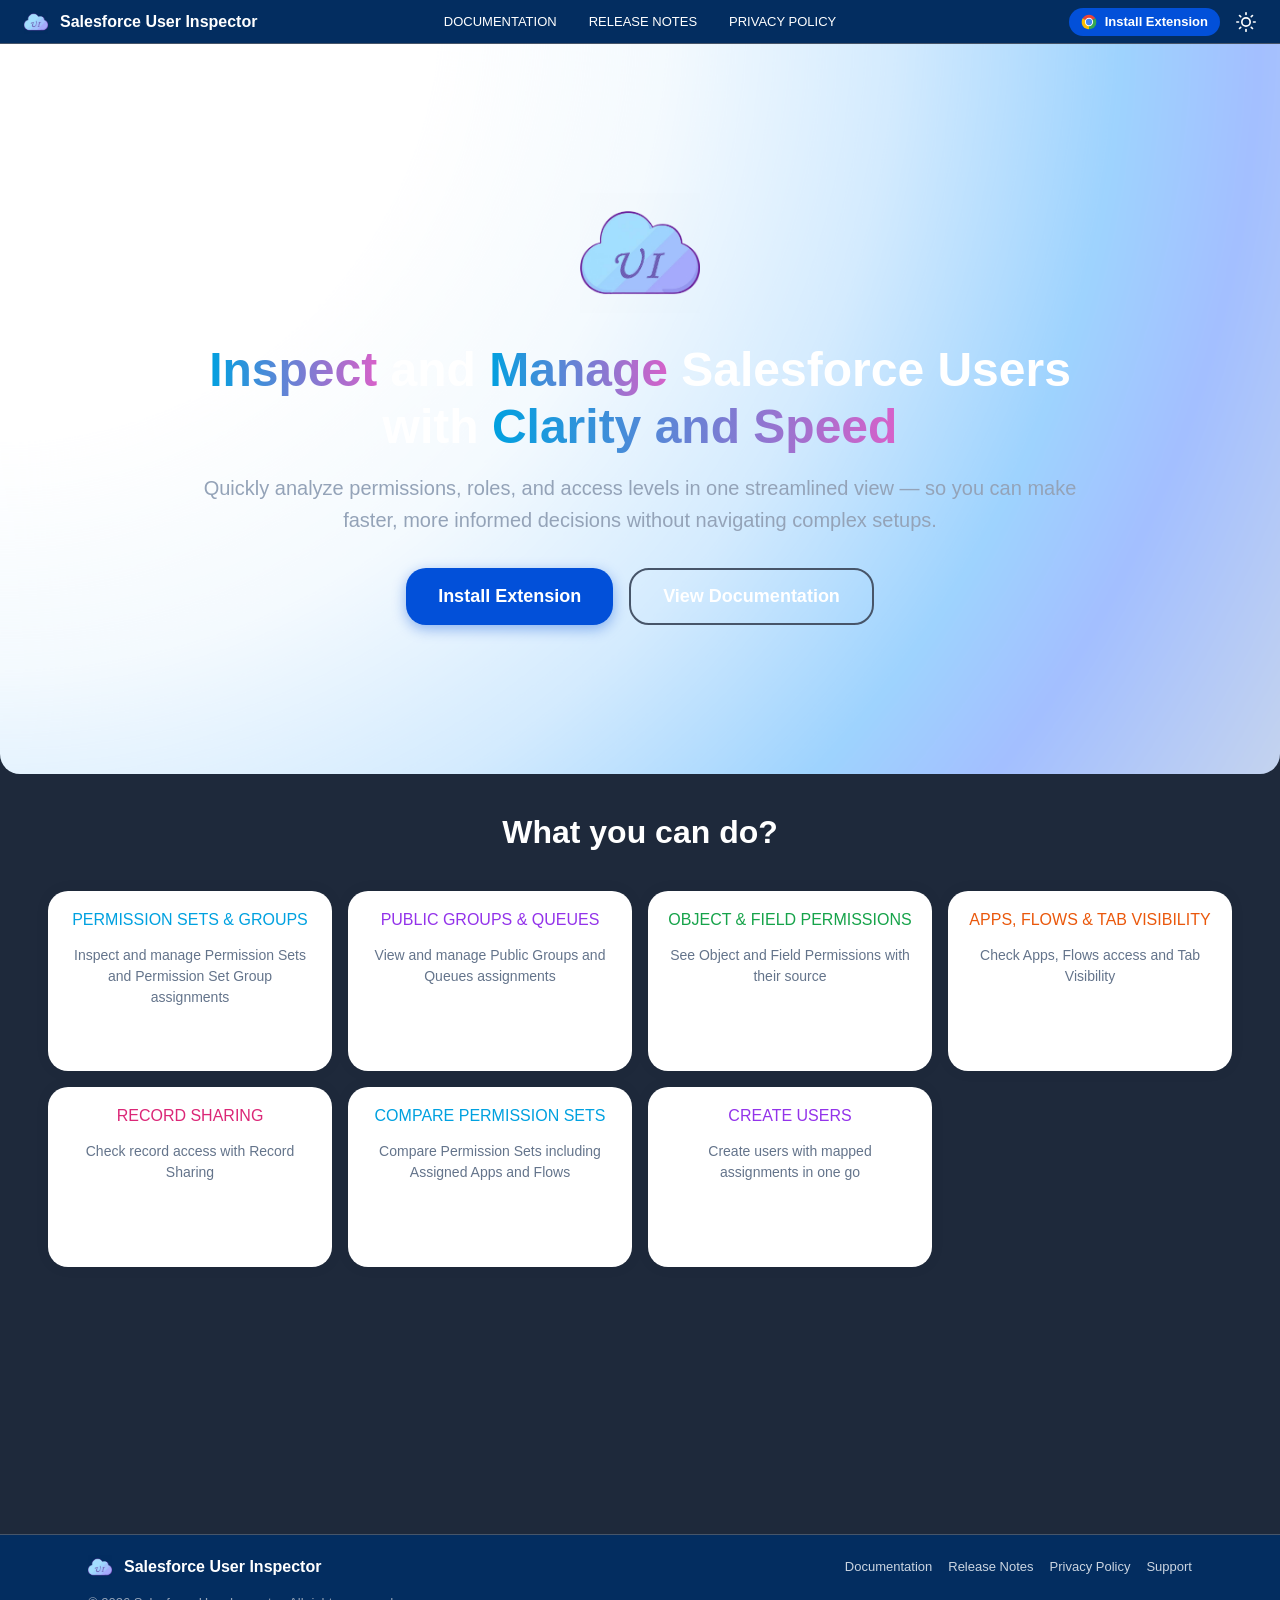
==== commit 5a41f2b0: "Pushed Changes" ====
--- a/index.html
+++ b/index.html
@@ -17,7 +17,9 @@
             <a href="documentation.html" class="menu-link">Documentation</a>
             <a href="release-notes.html" class="menu-link">Release Notes</a>
             <a href="privacy-policy.html" class="menu-link">Privacy Policy</a>
-            <a href="https://chromewebstore.google.com/detail/salesforce-user-inspector/pnhnlclfhfokkdalcmchdikkakipjggl" target="_blank" class="menu-link highlight">Install Extension</a>
+        </nav>
+        <div class="menu-actions">
+            <a href="https://chromewebstore.google.com/detail/salesforce-user-inspector/pnhnlclfhfokkdalcmchdikkakipjggl" target="_blank" class="menu-link highlight"><span class="menu-link-icon" aria-hidden="true"><svg xmlns="http://www.w3.org/2000/svg" viewBox="0 0 24 24" width="16" height="16"><path fill="#ea4335" d="M12 12 2.474 6.5A11 11 0 0 1 21.526 6.5Z"/><path fill="#34a853" d="M12 12 21.526 6.5A11 11 0 0 1 12 23Z"/><path fill="#fbbc05" d="M12 12 12 23A11 11 0 0 1 2.474 6.5Z"/><circle cx="12" cy="12" r="6.2" fill="#ffffff"/><circle cx="12" cy="12" r="4.7" fill="#4285f4"/></svg></span>Install Extension</a>
             <button class="theme-toggle" id="themeToggle" aria-label="Toggle theme">
                 <svg class="sun-icon" xmlns="http://www.w3.org/2000/svg" width="20" height="20" viewBox="0 0 24 24" fill="none" stroke="currentColor" stroke-width="2" stroke-linecap="round" stroke-linejoin="round">
                     <circle cx="12" cy="12" r="5"></circle>
@@ -34,7 +36,7 @@
                     <path d="M21 12.79A9 9 0 1 1 11.21 3 7 7 0 0 0 21 12.79z"></path>
                 </svg>
             </button>
-        </nav>
+        </div>
     </header>
     <main>
         <section class="hero">
--- a/styles.css
+++ b/styles.css
@@ -101,6 +101,7 @@
 
 /* Menu Bar */
 .menu-bar {
+  position: relative;
   display: flex;
   justify-content: space-between;
   align-items: center;
@@ -112,6 +113,7 @@
 
 .branding,
 .menu-links,
+.menu-actions,
 .theme-toggle {
   display: flex;
   align-items: center;
@@ -123,7 +125,15 @@
 }
 
 .menu-links {
+  position: absolute;
+  left: 50%;
+  transform: translateX(-50%);
   gap: 8px;
+}
+
+.menu-actions {
+  gap: 8px;
+  margin-left: auto;
   padding-right: 16px;
 }
 
@@ -148,13 +158,30 @@
   transition: color 0.2s ease;
 }
 
-.menu-link:hover {
-  color: #94a3b8;
+.menu-link:not(.highlight) {
+  text-transform: uppercase;
+}
+
+.menu-link:not(.highlight):hover {
+  color: var(--text-color-light);
 }
 
 .menu-link.highlight {
   background-color: var(--primary-color);
   font-weight: var(--text-weight-bold);
+  display: inline-flex;
+  align-items: center;
+  gap: 8px;
+}
+
+.menu-link-icon {
+  display: inline-flex;
+  align-items: center;
+  justify-content: center;
+}
+
+.menu-link-icon svg {
+  display: block;
 }
 
 .menu-link.highlight:hover {
@@ -244,9 +271,7 @@
 .features-section {
   display: flex;
   flex-direction: column;
-  min-height: calc(
-    100vh - var(--menu-bar-height) - var(--footer-height)
-  );
+  min-height: calc(100vh - var(--menu-bar-height) - var(--footer-height));
   padding: 40px 48px;
   animation: fadeIn 0.4s ease-out forwards;
 }
@@ -390,7 +415,8 @@
 
 .features-header {
   display: block;
-  margin: 0 0 24px;
+  margin: -40px 0 0;
+  padding: 40px 0;
   font-size: 32px;
   font-weight: var(--text-weight-bold);
   color: #ffffff;
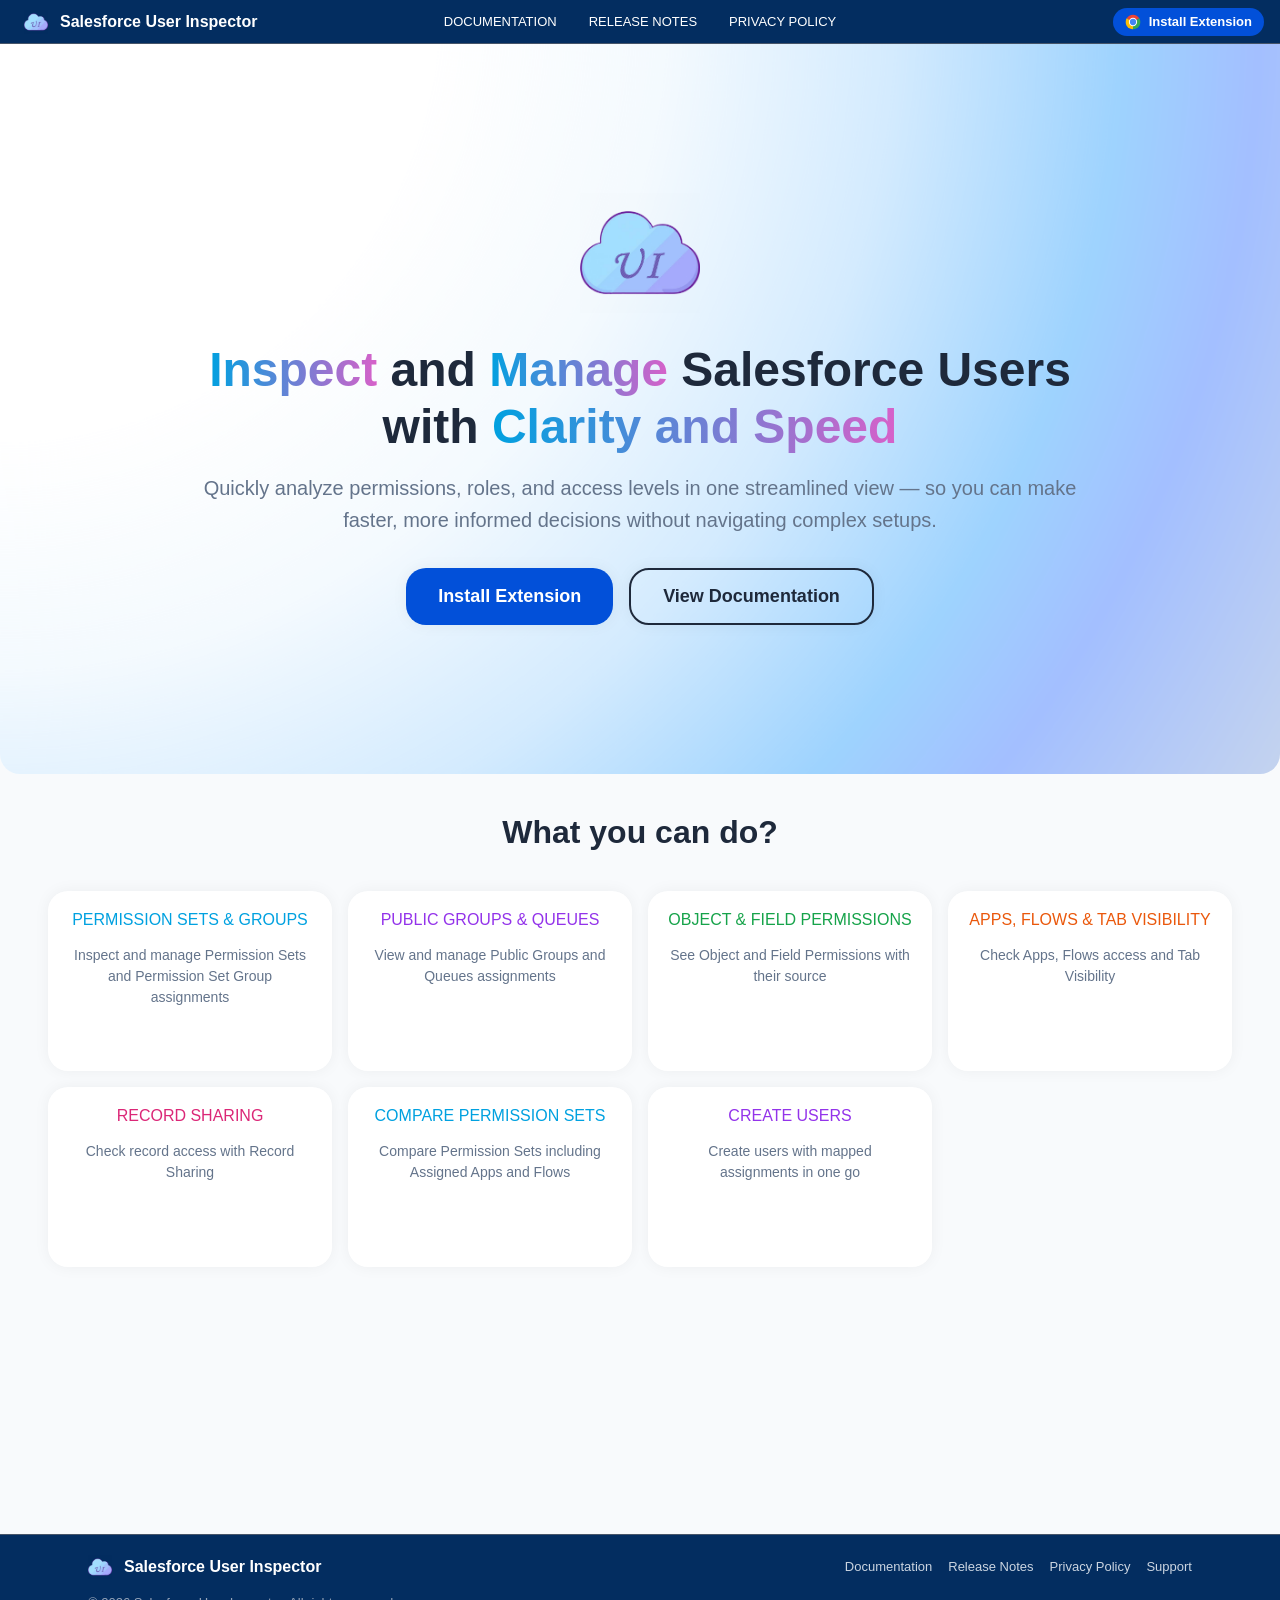
==== commit 5628f035: "Updated" ====
--- a/index.html
+++ b/index.html
@@ -1,106 +1,159 @@
-<!DOCTYPE html>
+<!doctype html>
 <html lang="en">
-<head>
-    <meta charset="UTF-8">
-    <meta name="viewport" content="width=device-width, initial-scale=1.0">
+  <head>
+    <meta charset="UTF-8" />
+    <meta name="viewport" content="width=device-width, initial-scale=1.0" />
     <title>Home - Salesforce User Inspector</title>
-    <link rel="icon" href="icon.png" type="image/png">
-    <link rel="stylesheet" href="styles.css">
-</head>
-<body>
+    <link rel="icon" href="icon.png" type="image/png" />
+    <link rel="stylesheet" href="styles.css" />
+  </head>
+  <body>
     <header class="menu-bar">
-        <div class="branding">
-            <img src="icon.png" alt="Salesforce User Inspector Icon" class="menu-icon">
-            <span class="brand-name">Salesforce User Inspector</span>
-        </div>
-        <nav class="menu-links">
-            <a href="documentation.html" class="menu-link">Documentation</a>
-            <a href="release-notes.html" class="menu-link">Release Notes</a>
-            <a href="privacy-policy.html" class="menu-link">Privacy Policy</a>
-        </nav>
-        <div class="menu-actions">
-            <a href="https://chromewebstore.google.com/detail/salesforce-user-inspector/pnhnlclfhfokkdalcmchdikkakipjggl" target="_blank" class="menu-link highlight"><span class="menu-link-icon" aria-hidden="true"><svg xmlns="http://www.w3.org/2000/svg" viewBox="0 0 24 24" width="16" height="16"><path fill="#ea4335" d="M12 12 2.474 6.5A11 11 0 0 1 21.526 6.5Z"/><path fill="#34a853" d="M12 12 21.526 6.5A11 11 0 0 1 12 23Z"/><path fill="#fbbc05" d="M12 12 12 23A11 11 0 0 1 2.474 6.5Z"/><circle cx="12" cy="12" r="6.2" fill="#ffffff"/><circle cx="12" cy="12" r="4.7" fill="#4285f4"/></svg></span>Install Extension</a>
-            <button class="theme-toggle" id="themeToggle" aria-label="Toggle theme">
-                <svg class="sun-icon" xmlns="http://www.w3.org/2000/svg" width="20" height="20" viewBox="0 0 24 24" fill="none" stroke="currentColor" stroke-width="2" stroke-linecap="round" stroke-linejoin="round">
-                    <circle cx="12" cy="12" r="5"></circle>
-                    <line x1="12" y1="1" x2="12" y2="3"></line>
-                    <line x1="12" y1="21" x2="12" y2="23"></line>
-                    <line x1="4.22" y1="4.22" x2="5.64" y2="5.64"></line>
-                    <line x1="18.36" y1="18.36" x2="19.78" y2="19.78"></line>
-                    <line x1="1" y1="12" x2="3" y2="12"></line>
-                    <line x1="21" y1="12" x2="23" y2="12"></line>
-                    <line x1="4.22" y1="19.78" x2="5.64" y2="18.36"></line>
-                    <line x1="18.36" y1="5.64" x2="19.78" y2="4.22"></line>
-                </svg>
-                <svg class="moon-icon" xmlns="http://www.w3.org/2000/svg" width="20" height="20" viewBox="0 0 24 24" fill="none" stroke="currentColor" stroke-width="2" stroke-linecap="round" stroke-linejoin="round">
-                    <path d="M21 12.79A9 9 0 1 1 11.21 3 7 7 0 0 0 21 12.79z"></path>
-                </svg>
-            </button>
-        </div>
+      <div class="branding">
+        <img
+          src="icon.png"
+          alt="Salesforce User Inspector Icon"
+          class="menu-icon"
+        />
+        <span class="brand-name">Salesforce User Inspector</span>
+      </div>
+      <nav class="menu-links">
+        <a href="documentation.html" class="menu-link">Documentation</a>
+        <a href="release-notes.html" class="menu-link">Release Notes</a>
+        <a href="privacy-policy.html" class="menu-link">Privacy Policy</a>
+      </nav>
+      <div class="menu-actions">
+        <a
+          href="https://chromewebstore.google.com/detail/salesforce-user-inspector/pnhnlclfhfokkdalcmchdikkakipjggl"
+          target="_blank"
+          class="menu-link highlight"
+          ><span class="menu-link-icon" aria-hidden="true"
+            ><svg
+              xmlns="http://www.w3.org/2000/svg"
+              viewBox="0 0 24 24"
+              width="16"
+              height="16"
+            >
+              <path
+                fill="#ea4335"
+                d="M12 12 2.474 6.5A11 11 0 0 1 21.526 6.5Z"
+              />
+              <path fill="#34a853" d="M12 12 21.526 6.5A11 11 0 0 1 12 23Z" />
+              <path fill="#fbbc05" d="M12 12 12 23A11 11 0 0 1 2.474 6.5Z" />
+              <circle cx="12" cy="12" r="6.2" fill="#ffffff" />
+              <circle cx="12" cy="12" r="4.7" fill="#4285f4" /></svg></span
+          >Install Extension</a
+        >
+      </div>
     </header>
     <main>
-        <section class="hero">
-            <div class="hero-content">
-                <img src="icon.png" alt="Salesforce User Inspector Icon" class="hero-logo">
-                <h1 class="hero-header"><span class="gradient-text">Inspect</span> and <span class="gradient-text">Manage</span> Salesforce Users with <span class="gradient-text">Clarity and Speed</span></h1>
-                <p class="hero-subheader">Quickly analyze permissions, roles, and access levels in one streamlined view — so you can make faster, more informed decisions without navigating complex setups.</p>
-                <div class="hero-buttons">
-                    <a href="https://chromewebstore.google.com/detail/salesforce-user-inspector/pnhnlclfhfokkdalcmchdikkakipjggl" target="_blank" class="btn btn-primary">Install Extension</a>
-                    <a href="documentation.html" class="btn btn-secondary">View Documentation</a>
-                </div>
-            </div>
-        </section>
-        <section class="features-section" id="features-section">
-            <a href="#features-section" class="features-header">What you can do?</a>
-            <div class="features-list" id="features-list">
-                <ul class="features-items">
-                    <li class="feature-item blue">
-                        <h4 class="feature-item-header">Permission Sets & Groups</h4>
-                        <p class="feature-item-text">Inspect and manage Permission Sets and Permission Set Group assignments</p>
-                    </li>
-                    <li class="feature-item purple">
-                        <h4 class="feature-item-header">Public Groups & Queues</h4>
-                        <p class="feature-item-text">View and manage Public Groups and Queues assignments</p>
-                    </li>
-                    <li class="feature-item green">
-                        <h4 class="feature-item-header">Object & Field Permissions</h4>
-                        <p class="feature-item-text">See Object and Field Permissions with their source</p>
-                    </li>
-                    <li class="feature-item orange">
-                        <h4 class="feature-item-header">Apps, Flows & Tab Visibility</h4>
-                        <p class="feature-item-text">Check Apps, Flows access and Tab Visibility</p>
-                    </li>
-                    <li class="feature-item pink">
-                        <h4 class="feature-item-header">Record Sharing</h4>
-                        <p class="feature-item-text">Check record access with Record Sharing</p>
-                    </li>
-                    <li class="feature-item blue">
-                        <h4 class="feature-item-header">Compare Permission Sets</h4>
-                        <p class="feature-item-text">Compare Permission Sets including Assigned Apps and Flows</p>
-                    </li>
-                    <li class="feature-item purple">
-                        <h4 class="feature-item-header">Create Users</h4>
-                        <p class="feature-item-text">Create users with mapped assignments in one go</p>
-                    </li>
-                </ul>
-            </div>
-        </section>
+      <section class="hero">
+        <div class="hero-content">
+          <img
+            src="icon.png"
+            alt="Salesforce User Inspector Icon"
+            class="hero-logo"
+          />
+          <h1 class="hero-header">
+            <span class="gradient-text">Inspect</span> and
+            <span class="gradient-text">Manage</span> Salesforce Users with
+            <span class="gradient-text">Clarity and Speed</span>
+          </h1>
+          <p class="hero-subheader">
+            Quickly analyze permissions, roles, and access levels in one
+            streamlined view — so you can make faster, more informed decisions
+            without navigating complex setups.
+          </p>
+          <div class="hero-buttons">
+            <a
+              href="https://chromewebstore.google.com/detail/salesforce-user-inspector/pnhnlclfhfokkdalcmchdikkakipjggl"
+              target="_blank"
+              class="btn btn-primary"
+              >Install Extension</a
+            >
+            <a href="documentation.html" class="btn btn-secondary"
+              >View Documentation</a
+            >
+          </div>
+        </div>
+      </section>
+      <section class="features-section" id="features-section">
+        <a href="#features-section" class="features-header">What you can do?</a>
+        <div class="features-list" id="features-list">
+          <ul class="features-items">
+            <li class="feature-item blue">
+              <h4 class="feature-item-header">Permission Sets & Groups</h4>
+              <p class="feature-item-text">
+                Inspect and manage Permission Sets and Permission Set Group
+                assignments
+              </p>
+            </li>
+            <li class="feature-item purple">
+              <h4 class="feature-item-header">Public Groups & Queues</h4>
+              <p class="feature-item-text">
+                View and manage Public Groups and Queues assignments
+              </p>
+            </li>
+            <li class="feature-item green">
+              <h4 class="feature-item-header">Object & Field Permissions</h4>
+              <p class="feature-item-text">
+                See Object and Field Permissions with their source
+              </p>
+            </li>
+            <li class="feature-item orange">
+              <h4 class="feature-item-header">Apps, Flows & Tab Visibility</h4>
+              <p class="feature-item-text">
+                Check Apps, Flows access and Tab Visibility
+              </p>
+            </li>
+            <li class="feature-item pink">
+              <h4 class="feature-item-header">Record Sharing</h4>
+              <p class="feature-item-text">
+                Check record access with Record Sharing
+              </p>
+            </li>
+            <li class="feature-item blue">
+              <h4 class="feature-item-header">Compare Permission Sets</h4>
+              <p class="feature-item-text">
+                Compare Permission Sets including Assigned Apps and Flows
+              </p>
+            </li>
+            <li class="feature-item purple">
+              <h4 class="feature-item-header">Create Users</h4>
+              <p class="feature-item-text">
+                Create users with mapped assignments in one go
+              </p>
+            </li>
+          </ul>
+        </div>
+      </section>
     </main>
     <footer class="footer">
-        <div class="footer-content">
-            <div class="footer-brand">
-                <img src="icon.png" alt="Salesforce User Inspector Icon" class="footer-icon">
-                <span class="footer-name">Salesforce User Inspector</span>
-            </div>
-            <nav class="footer-links">
-                <a href="documentation.html" class="footer-link">Documentation</a>
-                <a href="release-notes.html" class="footer-link">Release Notes</a>
-                <a href="privacy-policy.html" class="footer-link">Privacy Policy</a>
-                <a href="https://forms.gle/FMvMfe7UCnQnCCdW8" target="_blank" rel="noreferrer noopener" class="footer-link">Support</a>
-            </nav>
-            <p class="footer-copy">&copy; 2026 Salesforce User Inspector. All rights reserved.</p>
+      <div class="footer-content">
+        <div class="footer-brand">
+          <img
+            src="icon.png"
+            alt="Salesforce User Inspector Icon"
+            class="footer-icon"
+          />
+          <span class="footer-name">Salesforce User Inspector</span>
         </div>
+        <nav class="footer-links">
+          <a href="documentation.html" class="footer-link">Documentation</a>
+          <a href="release-notes.html" class="footer-link">Release Notes</a>
+          <a href="privacy-policy.html" class="footer-link">Privacy Policy</a>
+          <a
+            href="https://forms.gle/FMvMfe7UCnQnCCdW8"
+            target="_blank"
+            rel="noreferrer noopener"
+            class="footer-link"
+            >Support</a
+          >
+        </nav>
+        <p class="footer-copy">
+          &copy; 2026 Salesforce User Inspector. All rights reserved.
+        </p>
+      </div>
     </footer>
-    <script src="script.js"></script>
-</body>
-</html>+  </body>
+</html>
--- a/styles.css
+++ b/styles.css
@@ -28,12 +28,11 @@
 }
 
 body {
-  background-color: rgb(30, 41, 59);
+  background-color: #f8fafc;
   font-family: var(--text-font-family);
   margin: 0;
   padding: 0;
   min-height: 100vh;
-  transition: background-color 0.3s ease;
 }
 
 /* Page Load Animations */
@@ -104,7 +103,7 @@
   position: relative;
   display: flex;
   justify-content: space-between;
-  align-items: center;
+  align-items: stretch;
   background-color: #032d60;
   padding: 0;
   height: var(--menu-bar-height);
@@ -113,8 +112,7 @@
 
 .branding,
 .menu-links,
-.menu-actions,
-.theme-toggle {
+.menu-actions {
   display: flex;
   align-items: center;
 }
@@ -122,6 +120,7 @@
 .branding {
   gap: 12px;
   padding-left: 24px;
+  text-decoration: none;
 }
 
 .menu-links {
@@ -129,6 +128,8 @@
   left: 50%;
   transform: translateX(-50%);
   gap: 8px;
+  height: 100%;
+  align-items: stretch;
 }
 
 .menu-actions {
@@ -160,6 +161,11 @@
 
 .menu-link:not(.highlight) {
   text-transform: uppercase;
+  display: flex;
+  align-items: center;
+  height: 100%;
+  padding: 0 12px;
+  border-radius: 0;
 }
 
 .menu-link:not(.highlight):hover {
@@ -191,65 +197,7 @@
 
 main {
   padding: 0;
-  color: #ffffff;
-}
-
-/* Theme Toggle Button */
-.theme-toggle {
-  background: none;
-  border: none;
-  cursor: pointer;
-  padding: 8px;
-  border-radius: var(--input-border-radius);
-  justify-content: center;
-  transition: background-color 0.2s ease;
-  color: #ffffff;
-}
-
-.theme-toggle:hover {
-  background-color: #475569;
-}
-
-.theme-toggle .sun-icon,
-.theme-toggle .moon-icon {
-  display: none;
-}
-
-/* Dark mode (default) - show sun icon to switch to light */
-body.dark-mode .theme-toggle .sun-icon {
-  display: block;
-}
-
-/* Light mode - show moon icon to switch to dark */
-body.light-mode .theme-toggle .moon-icon {
-  display: block;
-}
-
-/* Light Mode Styles */
-body.light-mode {
-  background-color: #f8fafc;
-}
-
-body.light-mode .menu-bar {
-  background-color: #032d60;
-  border-bottom: 1px solid #475569;
-}
-
-body.light-mode .brand-name,
-body.light-mode .theme-toggle {
-  color: #ffffff;
-}
-
-body.light-mode .menu-link:hover {
-  color: #cbd5e1;
-}
-
-body.light-mode main {
-  color: var(--text-color-dark);
-}
-
-body.light-mode .theme-toggle:hover {
-  background-color: rgba(255, 255, 255, 0.15);
+  color: var(--text-color-dark);
 }
 
 /* Hero Section */
@@ -294,7 +242,7 @@
 .hero-header {
   font-size: 48px;
   font-weight: 700;
-  color: #ffffff;
+  color: var(--text-color-dark);
   margin-bottom: 16px;
   /* max-width: 800px; */
   line-height: 1.2;
@@ -309,7 +257,7 @@
 
 .hero-subheader {
   font-size: 20px;
-  color: #94a3b8;
+  color: var(--text-color-light);
   /* max-width: 600px; */
   line-height: 1.6;
   margin: 0 auto 32px;
@@ -346,52 +294,23 @@
   background: var(--primary-color);
   color: #ffffff;
   border: none;
-  box-shadow: 0 4px 14px rgba(2, 80, 217, 0.4);
+  box-shadow: var(--primary-box-shadow);
 }
 
 .btn-primary:hover {
   background: rgb(1, 65, 176);
-  box-shadow: 0 6px 20px rgba(2, 80, 217, 0.5);
-  transform: translateY(-2px);
+  /* transform: translateY(-2px); */
 }
 
 .btn-secondary {
   background: transparent;
-  color: #ffffff;
-  border: 2px solid #475569;
+  color: var(--text-color-dark);
+  border: 2px solid var(--text-color-dark);
+  box-shadow: var(--primary-box-shadow);
 }
 
 .btn-secondary:hover {
-  border-color: #94a3b8;
-  color: #ffffff;
-  background-color: rgba(255, 255, 255, 0.05);
-}
-
-/* Light mode hero styles */
-body.light-mode .hero-subheader {
-  color: var(--text-color-light);
-}
-
-body.light-mode .hero-header {
-  color: var(--text-color-dark);
-}
-
-/* Light mode button styles */
-body.light-mode .btn-primary {
-  box-shadow: 0 4px 14px rgba(2, 80, 217, 0.3);
-}
-
-body.light-mode .btn-primary:hover {
-  box-shadow: 0 6px 20px rgba(2, 80, 217, 0.4);
-}
-
-body.light-mode .btn-secondary {
-  color: var(--text-color-dark);
-  border-color: #cbd5e1;
-}
-
-body.light-mode .btn-secondary:hover {
-  border-color: #94a3b8;
+  border-color: var(--text-color-dark);
   color: var(--text-color-dark);
   background-color: rgba(0, 0, 0, 0.05);
 }
@@ -419,7 +338,7 @@
   padding: 40px 0;
   font-size: 32px;
   font-weight: var(--text-weight-bold);
-  color: #ffffff;
+  color: var(--text-color-dark);
   text-align: center;
   text-decoration: none;
   cursor: pointer;
@@ -481,10 +400,6 @@
   color: #db2777;
 }
 
-body.light-mode .features-header {
-  color: var(--text-color-dark);
-}
-
 /* Tabs Section */
 .tabs-section {
   padding: 24px;
@@ -498,7 +413,7 @@
 
 .tabs-header {
   display: flex;
-  border-bottom: 1px solid rgba(255, 255, 255, 0.1);
+  border-bottom: 1px solid rgba(0, 0, 0, 0.1);
 }
 
 .tab-button {
@@ -506,7 +421,7 @@
   padding: 16px 24px;
   background: none;
   border: none;
-  color: #94a3b8;
+  color: var(--text-color-light);
   font-size: 16px;
   font-weight: var(--text-weight);
   cursor: pointer;
@@ -515,13 +430,13 @@
 }
 
 .tab-button:hover {
-  color: #ffffff;
-  background-color: rgba(255, 255, 255, 0.05);
+  color: var(--text-color-dark);
+  background-color: rgba(0, 0, 0, 0.05);
 }
 
 .tab-button.active {
-  color: #00a1e0;
-  background-color: rgba(0, 161, 224, 0.1);
+  color: #0077b6;
+  background-color: rgba(0, 119, 182, 0.1);
 }
 
 .tab-button.active::after {
@@ -531,7 +446,7 @@
   left: 0;
   right: 0;
   height: 2px;
-  background-color: #00a1e0;
+  background-color: #0077b6;
 }
 
 .tabs-content {
@@ -579,39 +494,6 @@
   color: #00a1e0;
   position: absolute;
   left: 0;
-}
-
-/* Light mode tabs */
-body.light-mode .tabs-header {
-  border-bottom: 1px solid rgba(0, 0, 0, 0.1);
-}
-
-body.light-mode .tab-button {
-  color: var(--text-color-light);
-}
-
-body.light-mode .tab-button:hover {
-  color: var(--text-color-dark);
-  background-color: rgba(0, 0, 0, 0.05);
-}
-
-body.light-mode .tab-button.active {
-  color: #0077b6;
-  background-color: rgba(0, 119, 182, 0.1);
-}
-
-body.light-mode .tab-button.active::after {
-  background-color: #0077b6;
-}
-
-body.light-mode .tab-panel h2,
-body.light-mode .tab-panel h3 {
-  color: var(--text-color-dark);
-}
-
-body.light-mode .tab-panel p,
-body.light-mode .tab-panel ul li {
-  color: var(--text-color-light);
 }
 
 /* Sub-pages: Documentation, Privacy Policy, Release Notes */
@@ -656,13 +538,7 @@
 .release-version h2 {
   font-size: 24px;
   margin-bottom: 16px;
-}
-
-.doc-section h2,
-.policy-section h2,
-.release-version h2,
-.back-link:hover {
-  color: #00a1e0;
+  color: var(--primary-color);
 }
 
 .release-version h2 {
@@ -723,19 +599,6 @@
   content: "•";
   font-size: 20px;
   line-height: 1;
-}
-
-.back-link {
-  display: inline-flex;
-  align-items: center;
-  color: #94a3b8;
-  text-decoration: none;
-  margin-bottom: 24px;
-  transition: color 0.2s ease;
-}
-
-.back-link svg {
-  margin-right: 8px;
 }
 
 /* Footer */
@@ -796,19 +659,3 @@
   width: 100%;
 }
 
-/* Light mode sub-pages */
-body.light-mode .doc-section h2,
-body.light-mode .policy-section h2,
-body.light-mode .release-version h2,
-body.light-mode .back-link:hover {
-  color: #0077b6;
-}
-
-body.light-mode .doc-section p,
-body.light-mode .doc-section ul li,
-body.light-mode .policy-section p,
-body.light-mode .policy-section ul li,
-body.light-mode .release-version ul li,
-body.light-mode .back-link {
-  color: var(--text-color-light);
-}
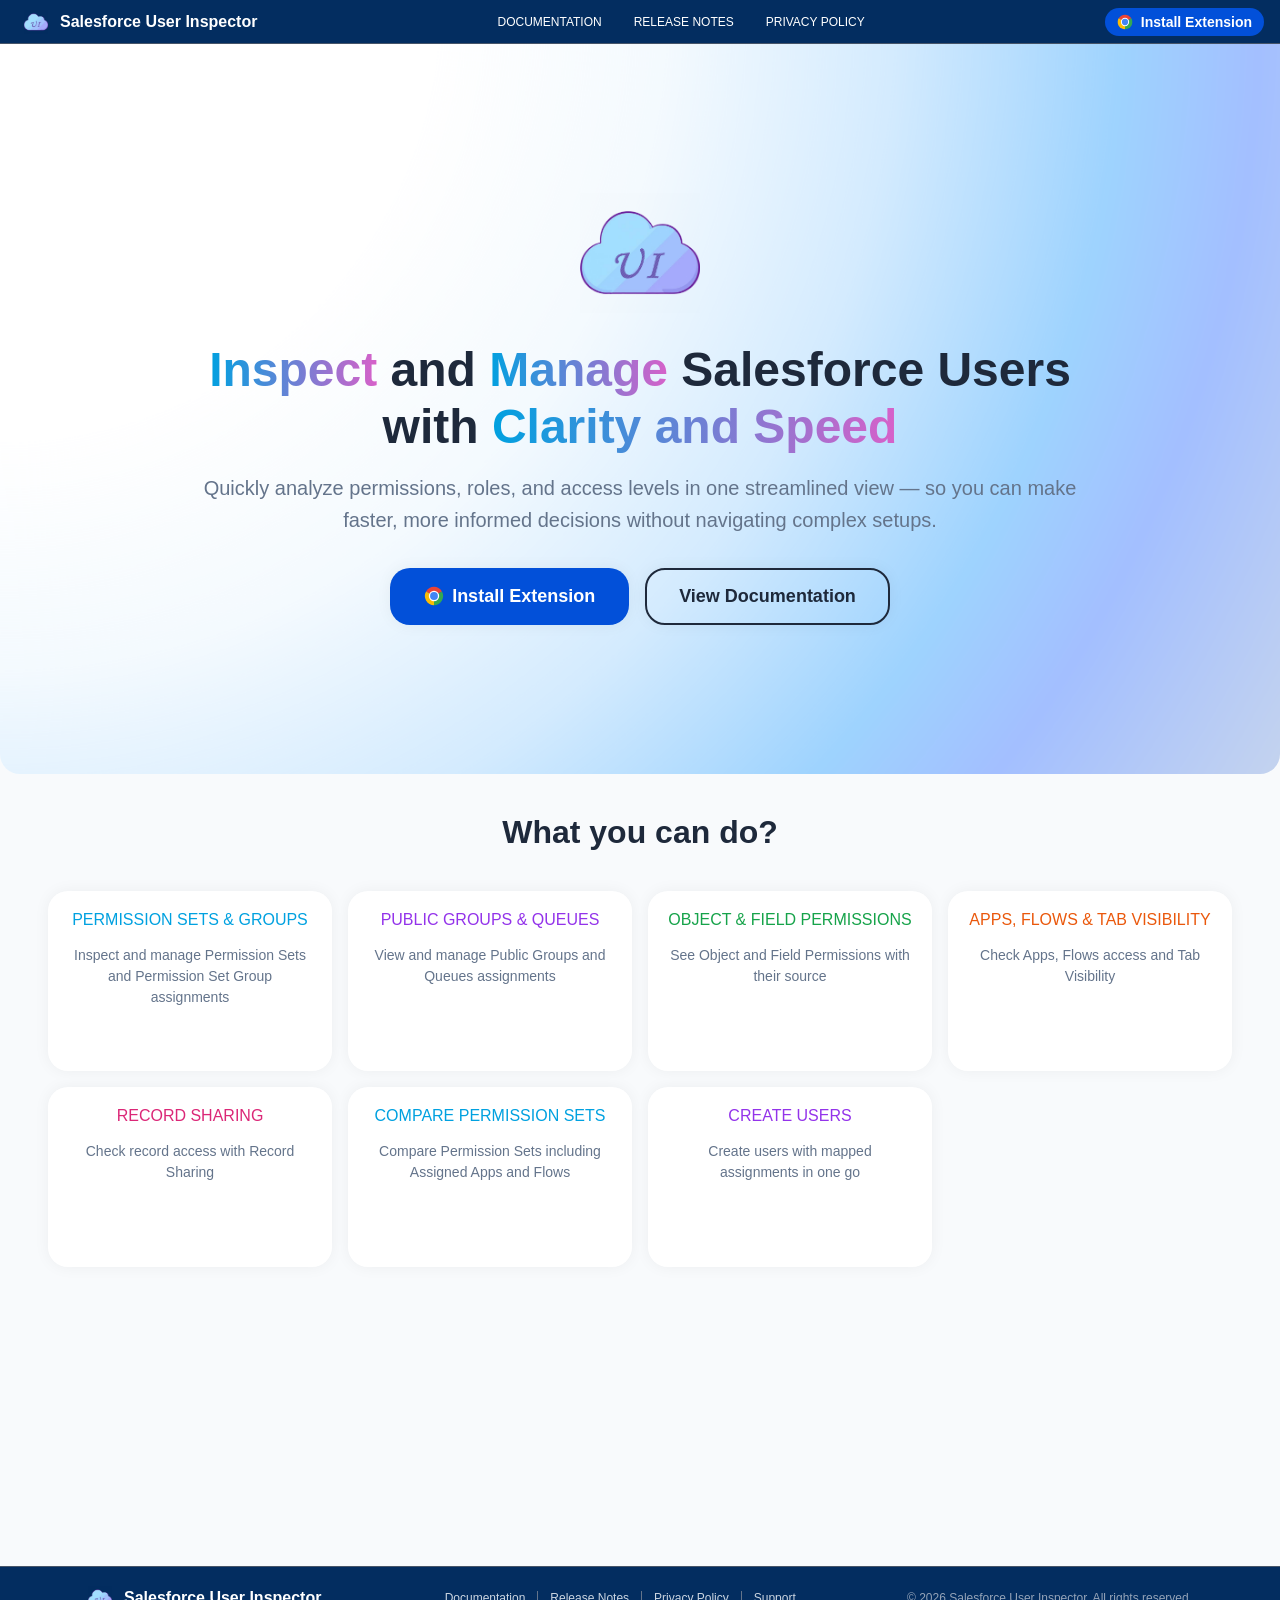
==== commit 72e157be: "Update - Almost Final Update" ====
--- a/index.html
+++ b/index.html
@@ -1,159 +1,46 @@
-<!doctype html>
+<!DOCTYPE html>
 <html lang="en">
-  <head>
-    <meta charset="UTF-8" />
-    <meta name="viewport" content="width=device-width, initial-scale=1.0" />
+<head>
+    <meta charset="UTF-8">
+    <meta name="viewport" content="width=device-width, initial-scale=1.0">
     <title>Home - Salesforce User Inspector</title>
-    <link rel="icon" href="icon.png" type="image/png" />
-    <link rel="stylesheet" href="styles.css" />
-  </head>
-  <body>
+    <link rel="icon" href="icon.png" type="image/png">
+    <link rel="stylesheet" href="styles.css">
+</head>
+<body>
     <header class="menu-bar">
-      <div class="branding">
-        <img
-          src="icon.png"
-          alt="Salesforce User Inspector Icon"
-          class="menu-icon"
-        />
-        <span class="brand-name">Salesforce User Inspector</span>
-      </div>
-      <nav class="menu-links">
-        <a href="documentation.html" class="menu-link">Documentation</a>
-        <a href="release-notes.html" class="menu-link">Release Notes</a>
-        <a href="privacy-policy.html" class="menu-link">Privacy Policy</a>
-      </nav>
-      <div class="menu-actions">
-        <a
-          href="https://chromewebstore.google.com/detail/salesforce-user-inspector/pnhnlclfhfokkdalcmchdikkakipjggl"
-          target="_blank"
-          class="menu-link highlight"
-          ><span class="menu-link-icon" aria-hidden="true"
-            ><svg
-              xmlns="http://www.w3.org/2000/svg"
-              viewBox="0 0 24 24"
-              width="16"
-              height="16"
-            >
-              <path
-                fill="#ea4335"
-                d="M12 12 2.474 6.5A11 11 0 0 1 21.526 6.5Z"
-              />
-              <path fill="#34a853" d="M12 12 21.526 6.5A11 11 0 0 1 12 23Z" />
-              <path fill="#fbbc05" d="M12 12 12 23A11 11 0 0 1 2.474 6.5Z" />
-              <circle cx="12" cy="12" r="6.2" fill="#ffffff" />
-              <circle cx="12" cy="12" r="4.7" fill="#4285f4" /></svg></span
-          >Install Extension</a
-        >
-      </div>
+        <a href="#/" class="branding">
+            <img src="icon.png" alt="Salesforce User Inspector Icon" class="menu-icon">
+            <span class="brand-name">Salesforce User Inspector</span>
+        </a>
+        <nav class="menu-links">
+            <a href="#/documentation" class="menu-link" data-page="documentation">Documentation</a>
+            <a href="#/release-notes" class="menu-link" data-page="release-notes">Release Notes</a>
+            <a href="#/privacy-policy" class="menu-link" data-page="privacy-policy">Privacy Policy</a>
+        </nav>
+        <div class="menu-actions">
+            <a href="https://chromewebstore.google.com/detail/salesforce-user-inspector/pnhnlclfhfokkdalcmchdikkakipjggl" target="_blank" class="menu-link highlight"><span class="menu-link-icon" aria-hidden="true"><svg xmlns="http://www.w3.org/2000/svg" viewBox="0 0 24 24" width="16" height="16"><path fill="#ea4335" d="M12 12 2.474 6.5A11 11 0 0 1 21.526 6.5Z"/><path fill="#34a853" d="M12 12 21.526 6.5A11 11 0 0 1 12 23Z"/><path fill="#fbbc05" d="M12 12 12 23A11 11 0 0 1 2.474 6.5Z"/><circle cx="12" cy="12" r="6.2" fill="#ffffff"/><circle cx="12" cy="12" r="4.7" fill="#4285f4"/></svg></span>Install Extension</a>
+        </div>
     </header>
-    <main>
-      <section class="hero">
-        <div class="hero-content">
-          <img
-            src="icon.png"
-            alt="Salesforce User Inspector Icon"
-            class="hero-logo"
-          />
-          <h1 class="hero-header">
-            <span class="gradient-text">Inspect</span> and
-            <span class="gradient-text">Manage</span> Salesforce Users with
-            <span class="gradient-text">Clarity and Speed</span>
-          </h1>
-          <p class="hero-subheader">
-            Quickly analyze permissions, roles, and access levels in one
-            streamlined view — so you can make faster, more informed decisions
-            without navigating complex setups.
-          </p>
-          <div class="hero-buttons">
-            <a
-              href="https://chromewebstore.google.com/detail/salesforce-user-inspector/pnhnlclfhfokkdalcmchdikkakipjggl"
-              target="_blank"
-              class="btn btn-primary"
-              >Install Extension</a
-            >
-            <a href="documentation.html" class="btn btn-secondary"
-              >View Documentation</a
-            >
-          </div>
+    <main id="app"></main>
+    <footer class="footer">
+        <div class="footer-content">
+            <div class="footer-brand">
+                <img src="icon.png" alt="Salesforce User Inspector Icon" class="footer-icon">
+                <span class="footer-name">Salesforce User Inspector</span>
+            </div>
+            <nav class="footer-links">
+                <a href="#/documentation" class="footer-link" data-page="documentation">Documentation</a>
+                <a href="#/release-notes" class="footer-link" data-page="release-notes">Release Notes</a>
+                <a href="#/privacy-policy" class="footer-link" data-page="privacy-policy">Privacy Policy</a>
+                <a href="https://forms.gle/FMvMfe7UCnQnCCdW8" target="_blank" rel="noreferrer noopener" class="footer-link">Support</a>
+            </nav>
+            <p class="footer-copy">&copy; 2026 Salesforce User Inspector. All rights reserved.</p>
         </div>
-      </section>
-      <section class="features-section" id="features-section">
-        <a href="#features-section" class="features-header">What you can do?</a>
-        <div class="features-list" id="features-list">
-          <ul class="features-items">
-            <li class="feature-item blue">
-              <h4 class="feature-item-header">Permission Sets & Groups</h4>
-              <p class="feature-item-text">
-                Inspect and manage Permission Sets and Permission Set Group
-                assignments
-              </p>
-            </li>
-            <li class="feature-item purple">
-              <h4 class="feature-item-header">Public Groups & Queues</h4>
-              <p class="feature-item-text">
-                View and manage Public Groups and Queues assignments
-              </p>
-            </li>
-            <li class="feature-item green">
-              <h4 class="feature-item-header">Object & Field Permissions</h4>
-              <p class="feature-item-text">
-                See Object and Field Permissions with their source
-              </p>
-            </li>
-            <li class="feature-item orange">
-              <h4 class="feature-item-header">Apps, Flows & Tab Visibility</h4>
-              <p class="feature-item-text">
-                Check Apps, Flows access and Tab Visibility
-              </p>
-            </li>
-            <li class="feature-item pink">
-              <h4 class="feature-item-header">Record Sharing</h4>
-              <p class="feature-item-text">
-                Check record access with Record Sharing
-              </p>
-            </li>
-            <li class="feature-item blue">
-              <h4 class="feature-item-header">Compare Permission Sets</h4>
-              <p class="feature-item-text">
-                Compare Permission Sets including Assigned Apps and Flows
-              </p>
-            </li>
-            <li class="feature-item purple">
-              <h4 class="feature-item-header">Create Users</h4>
-              <p class="feature-item-text">
-                Create users with mapped assignments in one go
-              </p>
-            </li>
-          </ul>
-        </div>
-      </section>
-    </main>
-    <footer class="footer">
-      <div class="footer-content">
-        <div class="footer-brand">
-          <img
-            src="icon.png"
-            alt="Salesforce User Inspector Icon"
-            class="footer-icon"
-          />
-          <span class="footer-name">Salesforce User Inspector</span>
-        </div>
-        <nav class="footer-links">
-          <a href="documentation.html" class="footer-link">Documentation</a>
-          <a href="release-notes.html" class="footer-link">Release Notes</a>
-          <a href="privacy-policy.html" class="footer-link">Privacy Policy</a>
-          <a
-            href="https://forms.gle/FMvMfe7UCnQnCCdW8"
-            target="_blank"
-            rel="noreferrer noopener"
-            class="footer-link"
-            >Support</a
-          >
-        </nav>
-        <p class="footer-copy">
-          &copy; 2026 Salesforce User Inspector. All rights reserved.
-        </p>
-      </div>
     </footer>
-  </body>
-</html>
+    <script src="documentation.js"></script>
+    <script src="privacy-policy.js"></script>
+    <script src="release-notes.js"></script>
+    <script src="script.js"></script>
+</body>
+</html>
--- a/styles.css
+++ b/styles.css
@@ -1,7 +1,7 @@
 /* CSS Variables */
 :root {
   --menu-bar-height: 2.75rem;
-  --footer-height: 6rem;
+  --footer-height: 4rem;
   --input-border-radius: 1.25rem;
   --text-font-family:
     -apple-system, BlinkMacSystemFont, "Segoe UI", Roboto, Oxygen, Ubuntu,
@@ -13,6 +13,12 @@
   --text-weight-light: 400;
   --text-weight: 500;
   --text-weight-bold: 600;
+  --text-size-header-1: 32px;
+  --text-size-header-2: 24px;
+  --text-size-subheader-1: 18px;
+  --text-size-subheader-2: 16px;
+  --text-size-normal: 14px;
+  --text-size-sub-normal: 12px;
 }
 
 /* Reset */
@@ -100,7 +106,9 @@
 
 /* Menu Bar */
 .menu-bar {
-  position: relative;
+  position: sticky;
+  top: 0;
+  z-index: 100;
   display: flex;
   justify-content: space-between;
   align-items: stretch;
@@ -124,9 +132,8 @@
 }
 
 .menu-links {
-  position: absolute;
-  left: 50%;
-  transform: translateX(-50%);
+  flex: 1;
+  justify-content: center;
   gap: 8px;
   height: 100%;
   align-items: stretch;
@@ -145,14 +152,14 @@
 
 .brand-name {
   color: #ffffff;
-  font-size: 16px;
+  font-size: var(--text-size-subheader-2);
   font-weight: var(--text-weight-bold);
 }
 
 .menu-link {
   color: #ffffff;
   text-decoration: none;
-  font-size: 13px;
+  font-size: var(--text-size-sub-normal);
   font-weight: var(--text-weight);
   padding: 6px 12px;
   border-radius: var(--input-border-radius);
@@ -172,8 +179,14 @@
   color: var(--text-color-light);
 }
 
+.menu-link:not(.highlight).active {
+  background-color: rgba(255, 255, 255, 0.15);
+  color: #ffffff;
+}
+
 .menu-link.highlight {
   background-color: var(--primary-color);
+  font-size: var(--text-size-normal);
   font-weight: var(--text-weight-bold);
   display: inline-flex;
   align-items: center;
@@ -276,6 +289,7 @@
   display: inline-flex;
   align-items: center;
   justify-content: center;
+  gap: 8px;
   padding: 16px 32px;
   font-size: 18px;
   font-weight: var(--text-weight-bold);
@@ -285,6 +299,16 @@
   cursor: pointer;
 }
 
+.btn-icon {
+  display: inline-flex;
+  align-items: center;
+  justify-content: center;
+}
+
+.btn-icon svg {
+  display: block;
+}
+
 .btn-primary,
 .btn-secondary {
   animation-delay: 0.1s;
@@ -293,7 +317,7 @@
 .btn-primary {
   background: var(--primary-color);
   color: #ffffff;
-  border: none;
+  border: 2px solid transparent;
   box-shadow: var(--primary-box-shadow);
 }
 
@@ -315,9 +339,8 @@
   background-color: rgba(0, 0, 0, 0.05);
 }
 
-/* Card surfaces (feature items, tabs container, sub-page sections) */
+/* Card surfaces (feature items, sub-page sections) */
 .feature-item,
-.tabs-container,
 .doc-section,
 .policy-section,
 .release-version {
@@ -336,7 +359,7 @@
   display: block;
   margin: -40px 0 0;
   padding: 40px 0;
-  font-size: 32px;
+  font-size: var(--text-size-header-1);
   font-weight: var(--text-weight-bold);
   color: var(--text-color-dark);
   text-align: center;
@@ -367,7 +390,7 @@
 }
 
 .feature-item-header {
-  font-size: 16px;
+  font-size: var(--text-size-subheader-2);
   font-weight: var(--text-weight-light);
   text-align: center;
   text-transform: uppercase;
@@ -375,7 +398,7 @@
 }
 
 .feature-item-text {
-  font-size: 14px;
+  font-size: var(--text-size-normal);
   line-height: 1.5;
   text-align: center;
 }
@@ -400,81 +423,6 @@
   color: #db2777;
 }
 
-/* Tabs Section */
-.tabs-section {
-  padding: 24px;
-  max-width: 900px;
-  margin: 0 auto;
-}
-
-.tabs-container {
-  overflow: hidden;
-}
-
-.tabs-header {
-  display: flex;
-  border-bottom: 1px solid rgba(0, 0, 0, 0.1);
-}
-
-.tab-button {
-  flex: 1;
-  padding: 16px 24px;
-  background: none;
-  border: none;
-  color: var(--text-color-light);
-  font-size: 16px;
-  font-weight: var(--text-weight);
-  cursor: pointer;
-  transition: all 0.2s ease;
-  position: relative;
-}
-
-.tab-button:hover {
-  color: var(--text-color-dark);
-  background-color: rgba(0, 0, 0, 0.05);
-}
-
-.tab-button.active {
-  color: #0077b6;
-  background-color: rgba(0, 119, 182, 0.1);
-}
-
-.tab-button.active::after {
-  content: "";
-  position: absolute;
-  bottom: 0;
-  left: 0;
-  right: 0;
-  height: 2px;
-  background-color: #0077b6;
-}
-
-.tabs-content {
-  padding: 24px;
-}
-
-.tab-panel {
-  display: none;
-  animation: fadeIn 0.3s ease-out;
-}
-
-.tab-panel.active {
-  display: block;
-}
-
-.tab-panel h2 {
-  color: var(--text-color-dark);
-  font-size: 24px;
-  margin-bottom: 16px;
-}
-
-.tab-panel h3 {
-  color: var(--text-color-dark);
-  font-size: 18px;
-  margin: 24px 0 12px;
-}
-
-.tab-panel ul,
 .doc-section ul,
 .policy-section ul,
 .release-version ul {
@@ -482,39 +430,134 @@
   padding: 0;
 }
 
-.tab-panel ul li {
-  color: var(--text-color-light);
-  padding: 8px 0;
-  padding-left: 20px;
-  position: relative;
-}
-
-.tab-panel ul li::before {
-  content: "•";
-  color: #00a1e0;
-  position: absolute;
-  left: 0;
-}
-
 /* Sub-pages: Documentation, Privacy Policy, Release Notes */
 .doc-container,
 .policy-container,
 .release-container {
-  max-width: 900px;
+  max-width: 1400px;
   margin: 0 auto;
   padding: 48px 24px;
+}
+
+/* Sub-page layouts with sidebars */
+.doc-layout,
+.policy-layout,
+.release-layout {
+  display: flex;
+  gap: 32px;
+  align-items: flex-start;
+}
+
+/* Sticky sidebars */
+.doc-sidebar,
+.policy-sidebar,
+.release-sidebar {
+  position: sticky;
+  top: calc(var(--menu-bar-height) + 24px);
+  flex-shrink: 0;
+  width: 320px;
+}
+
+/* Sidebar card surfaces */
+.doc-sidebar-box,
+.policy-sidebar-box,
+.release-sidebar {
+  background-color: #ffffff;
+  border-radius: var(--input-border-radius);
+  box-shadow: var(--primary-box-shadow);
+}
+
+.release-sidebar {
+  padding: 5px;
+}
+
+.doc-sidebar-box,
+.policy-sidebar-box {
+  padding: 5px 20px 20px;
+}
+
+/* Sidebar titles */
+.doc-sidebar-title,
+.policy-sidebar-title,
+.release-sidebar-title {
+  font-size: var(--text-size-subheader-2);
+  font-weight: var(--text-weight-bold);
+  text-align: center;
+  text-transform: uppercase;
+  color: var(--text-color-light);
+  margin-bottom: 12px;
+  padding: 12px 0;
+  border-bottom: 1px solid rgba(0, 0, 0, 0.08);
+}
+
+.release-nav {
+  display: flex;
+  flex-direction: column;
+  gap: 4px;
+}
+
+.release-nav-link {
+  display: flex;
+  flex-direction: row;
+  align-items: center;
+  gap: 6px;
+  padding: 8px 12px;
+  font-size: var(--text-size-normal);
+  font-weight: var(--text-weight);
+  color: var(--text-color-light);
+  text-decoration: none;
+  border-radius: 8px;
+  transition: all 0.2s ease;
+}
+
+.release-nav-link:hover {
+  color: var(--primary-color);
+  background-color: rgba(0, 80, 217, 0.06);
+}
+
+.release-nav-version {
+  font-weight: var(--text-weight-bold);
+  color: var(--text-color-dark);
+  transition: color 0.2s ease;
+}
+
+.release-nav-link:hover .release-nav-version {
+  color: var(--primary-color);
+}
+
+.release-nav-separator {
+  color: var(--text-color-light);
+  font-weight: var(--text-weight-light);
+}
+
+.release-nav-date {
+  font-size: var(--text-size-sub-normal);
+  font-weight: var(--text-weight-light);
+  color: var(--text-color-light);
+}
+
+.doc-content,
+.policy-content,
+.release-content {
+  flex: 1;
+  min-width: 0;
+}
+
+.release-version {
+  scroll-margin-top: 24px;
 }
 
 .doc-header,
 .policy-header,
 .release-header {
-  margin-bottom: 48px;
+  margin: 0 auto 48px;
+  max-width: 900px;
 }
 
 .doc-header h1,
 .policy-header h1,
 .release-header h1 {
-  font-size: 36px;
+  font-size: var(--text-size-header-1);
   margin-bottom: 16px;
 }
 
@@ -522,8 +565,37 @@
 .policy-header p,
 .release-header p {
   color: #94a3b8;
-  font-size: 18px;
+  font-size: var(--text-size-subheader-1);
   line-height: 1.6;
+}
+
+/* Sidebar text */
+.doc-sidebar-text,
+.policy-sidebar-text {
+  color: var(--text-color-light);
+  font-size: var(--text-size-normal);
+  line-height: 1.6;
+  margin-bottom: 16px;
+}
+
+.doc-sidebar-link,
+.policy-sidebar-link {
+  display: block;
+  text-align: center;
+  color: var(--primary-color);
+  font-size: var(--text-size-normal);
+  font-weight: var(--text-weight);
+  text-decoration: none;
+  padding: 10px 16px;
+  border-radius: var(--input-border-radius);
+  background-color: rgba(0, 80, 217, 0.06);
+  transition: all 0.2s ease;
+}
+
+.doc-sidebar-link:hover,
+.policy-sidebar-link:hover {
+  background-color: var(--primary-color);
+  color: #ffffff;
 }
 
 .doc-section,
@@ -536,34 +608,50 @@
 .doc-section h2,
 .policy-section h2,
 .release-version h2 {
-  font-size: 24px;
+  font-size: var(--text-size-subheader-1);
   margin-bottom: 16px;
   color: var(--primary-color);
+  text-transform: uppercase;
+  font-weight: var(--text-weight);
 }
 
 .release-version h2 {
+  display: flex;
+  align-items: center;
+  gap: 16px;
   margin-bottom: 8px;
 }
 
+.release-tag {
+  display: inline-block;
+  padding: 2px 10px;
+  font-size: var(--text-size-sub-normal);
+  font-weight: var(--text-weight);
+  color: #ffffff;
+  background-color: var(--primary-color);
+  border-radius: var(--input-border-radius);
+  text-transform: uppercase;
+}
+
 .doc-section h3 {
-  font-size: 20px;
+  font-size: var(--text-size-subheader-2);
   margin: 24px 0 12px;
   color: var(--text-color-dark);
 }
 
 .release-version h3 {
-  font-size: 18px;
+  font-size: var(--text-size-subheader-2);
+  font-weight: var(--text-weight);
   margin: 20px 0 12px;
   color: var(--text-color-dark);
 }
 
 .release-version .version-date {
   color: var(--text-color-light);
-  font-size: 14px;
+  font-size: var(--text-size-normal);
   margin-bottom: 16px;
 }
 
-.tab-panel p,
 .doc-section p,
 .policy-section p,
 .doc-section a,
@@ -580,6 +668,7 @@
   padding: 8px 0;
   padding-left: 24px;
   position: relative;
+  font-size: var(--text-size-normal);
 }
 
 .doc-section ul li::before,
@@ -597,7 +686,7 @@
 
 .release-version ul li::before {
   content: "•";
-  font-size: 20px;
+  font-size: var(--text-size-normal);
   line-height: 1;
 }
 
@@ -613,12 +702,11 @@
   display: flex;
   align-items: center;
   justify-content: space-between;
-  flex-wrap: wrap;
   gap: 16px;
   height: 100%;
   max-width: 1200px;
   margin: 0 auto;
-  padding: 20px 48px;
+  padding: 10px 48px;
 }
 
 .footer-brand {
@@ -633,29 +721,145 @@
 }
 
 .footer-name {
-  font-size: 16px;
+  font-size: var(--text-size-subheader-2);
   font-weight: var(--text-weight-bold);
 }
 
 .footer-links {
   display: flex;
-  gap: 16px;
+  gap: 0;
 }
 
 .footer-link {
   color: #cbd5e1;
   text-decoration: none;
-  font-size: 13px;
+  font-size: var(--text-size-sub-normal);
+  padding: 0 12px;
+  border-right: 1px solid var(--text-color-light);
   transition: color 0.2s ease;
 }
 
+.footer-link:last-child {
+  border-right: none;
+  padding-right: 0;
+}
+
 .footer-link:hover {
   color: #ffffff;
+}
+
+.footer-link.active {
+  color: #ffffff;
+  font-weight: var(--text-weight-bold);
 }
 
 .footer-copy {
   color: #94a3b8;
-  font-size: 13px;
-  width: 100%;
-}
-
+  font-size: var(--text-size-sub-normal);
+  /* white-space: nowrap; */
+}
+
+/* Responsive */
+@media (max-width: 768px) {
+  /* Sub-page layouts */
+  .doc-layout,
+  .policy-layout,
+  .release-layout {
+    flex-direction: column;
+  }
+
+  .doc-sidebar,
+  .policy-sidebar,
+  .release-sidebar {
+    position: static;
+    width: 100%;
+  }
+
+  .release-nav {
+    flex-direction: row;
+    flex-wrap: wrap;
+  }
+
+  /* Menu Bar */
+  .menu-bar {
+    flex-wrap: wrap;
+    height: auto;
+    padding: 4px 0;
+  }
+
+  .branding {
+    padding-left: 12px;
+  }
+
+  .brand-name {
+    display: none;
+  }
+
+  .menu-actions {
+    padding-right: 8px;
+  }
+
+  .menu-links {
+    position: static;
+    left: auto;
+    transform: none;
+    flex: 1 1 100%;
+    flex-wrap: wrap;
+    justify-content: center;
+    gap: 4px;
+    height: auto;
+    align-items: center;
+  }
+
+  .menu-link:not(.highlight) {
+    display: inline-flex;
+    align-items: center;
+    padding: 4px 8px;
+    font-size: var(--text-size-sub-normal);
+    height: auto;
+    white-space: nowrap;
+  }
+
+  .menu-link.highlight {
+    padding: 6px 8px;
+    white-space: nowrap;
+  }
+
+  /* Footer */
+  .footer {
+    height: auto;
+  }
+
+  .footer-content {
+    flex-direction: column;
+    align-items: center;
+    gap: 8px;
+    padding: 12px 16px;
+    height: auto;
+  }
+
+  .footer-links {
+    flex-wrap: wrap;
+    justify-content: center;
+    gap: 4px;
+  }
+
+  .footer-link {
+    padding: 4px 8px;
+    border-right: none;
+  }
+
+  .footer-copy {
+    font-size: var(--text-size-sub-normal);
+  }
+}
+
+@media (max-width: 480px) {
+  .menu-link.highlight {
+    padding: 6px;
+  }
+
+  .menu-link:not(.highlight) {
+    padding: 0 6px;
+  }
+}
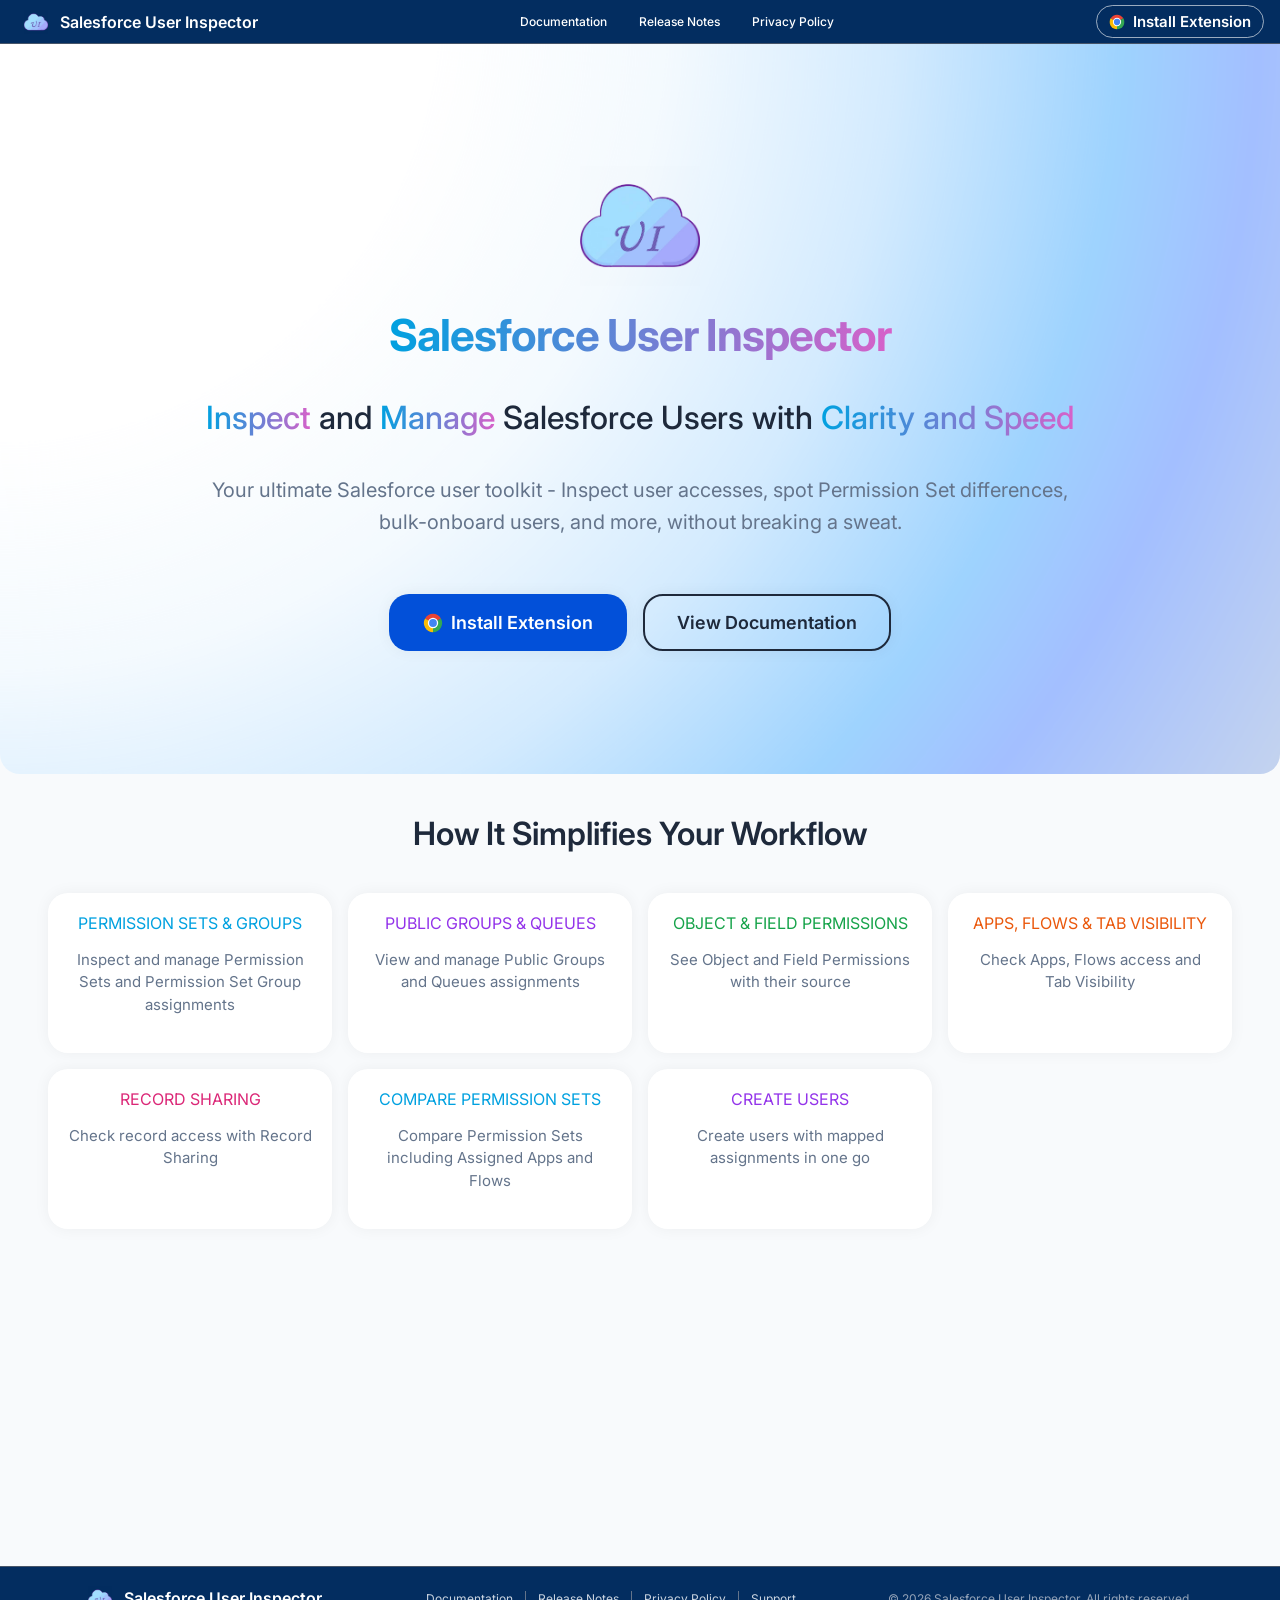
==== commit bcb9fd25: "Added font changes" ====
--- a/index.html
+++ b/index.html
@@ -4,6 +4,9 @@
     <meta charset="UTF-8">
     <meta name="viewport" content="width=device-width, initial-scale=1.0">
     <title>Home - Salesforce User Inspector</title>
+    <link rel="preconnect" href="https://fonts.googleapis.com">
+    <link rel="preconnect" href="https://fonts.gstatic.com" crossorigin>
+    <link rel="stylesheet" href="https://fonts.googleapis.com/css2?family=Inter:wght@400;500;600&display=swap">
     <link rel="icon" href="icon.png" type="image/png">
     <link rel="stylesheet" href="styles.css">
 </head>
--- a/styles.css
+++ b/styles.css
@@ -4,8 +4,8 @@
   --footer-height: 4rem;
   --input-border-radius: 1.25rem;
   --text-font-family:
-    -apple-system, BlinkMacSystemFont, "Segoe UI", Roboto, Oxygen, Ubuntu,
-    sans-serif;
+    -apple-system, BlinkMacSystemFont, "Inter", "Segoe UI", Roboto, Oxygen,
+    Ubuntu, sans-serif;
   --text-color-light: rgb(100, 116, 139);
   --text-color-dark: rgb(30, 41, 59);
   --primary-color: rgb(2, 80, 217);
@@ -17,7 +17,7 @@
   --text-size-header-2: 24px;
   --text-size-subheader-1: 18px;
   --text-size-subheader-2: 16px;
-  --text-size-normal: 14px;
+  --text-size-normal: 15px;
   --text-size-sub-normal: 12px;
 }
 
@@ -167,7 +167,7 @@
 }
 
 .menu-link:not(.highlight) {
-  text-transform: uppercase;
+  text-transform: capitalize;
   display: flex;
   align-items: center;
   height: 100%;
@@ -185,7 +185,9 @@
 }
 
 .menu-link.highlight {
-  background-color: var(--primary-color);
+  background-color: transparent;
+  border: 1px solid rgba(255, 255, 255, 0.6);
+  color: #ffffff;
   font-size: var(--text-size-normal);
   font-weight: var(--text-weight-bold);
   display: inline-flex;
@@ -197,6 +199,8 @@
   display: inline-flex;
   align-items: center;
   justify-content: center;
+  flex-shrink: 0;
+  line-height: 0;
 }
 
 .menu-link-icon svg {
@@ -204,7 +208,7 @@
 }
 
 .menu-link.highlight:hover {
-  background-color: rgb(1, 65, 176);
+  border-color: #ffffff;
   color: #ffffff;
 }
 
@@ -243,22 +247,32 @@
 }
 
 .hero-content {
+  display: flex;
+  flex-direction: column;
+  align-items: center;
+  gap: 24px;
   max-width: 900px;
 }
 
 .hero-logo {
   width: 120px;
   height: 120px;
-  margin-bottom: 24px;
+}
+
+.hero-brand {
+  font-size: 44px;
+  font-weight: 700;
+  letter-spacing: -0.02em;
+  line-height: 1.15;
 }
 
 .hero-header {
-  font-size: 48px;
-  font-weight: 700;
+  font-size: 32px;
+  font-weight: var(--text-weight);
   color: var(--text-color-dark);
-  margin-bottom: 16px;
+  margin: 12px 0;
   /* max-width: 800px; */
-  line-height: 1.2;
+  line-height: 1.3;
 }
 
 .gradient-text {
@@ -303,6 +317,8 @@
   display: inline-flex;
   align-items: center;
   justify-content: center;
+  flex-shrink: 0;
+  line-height: 0;
 }
 
 .btn-icon svg {
@@ -323,7 +339,6 @@
 
 .btn-primary:hover {
   background: rgb(1, 65, 176);
-  /* transform: translateY(-2px); */
 }
 
 .btn-secondary {
@@ -363,6 +378,7 @@
   font-weight: var(--text-weight-bold);
   color: var(--text-color-dark);
   text-align: center;
+  text-transform: capitalize;
   text-decoration: none;
   cursor: pointer;
   transition: color 0.2s ease;
@@ -384,7 +400,7 @@
 .feature-item {
   display: flex;
   flex-direction: column;
-  height: 180px;
+  height: 160px;
   padding: 20px;
   color: var(--text-color-light);
 }
@@ -436,7 +452,7 @@
 .release-container {
   max-width: 1400px;
   margin: 0 auto;
-  padding: 48px 24px;
+  padding: 32px 24px 48px;
 }
 
 /* Sub-page layouts with sidebars */
@@ -503,10 +519,9 @@
   gap: 6px;
   padding: 8px 12px;
   font-size: var(--text-size-normal);
-  font-weight: var(--text-weight);
   color: var(--text-color-light);
   text-decoration: none;
-  border-radius: 8px;
+  border-radius: var(--input-border-radius);
   transition: all 0.2s ease;
 }
 
@@ -547,26 +562,32 @@
   scroll-margin-top: 24px;
 }
 
+/* Sub-page header banners: Documentation, Privacy Policy, Release Notes */
 .doc-header,
 .policy-header,
 .release-header {
-  margin: 0 auto 48px;
-  max-width: 900px;
+  padding: 32px 48px;
+  text-align: left;
+  background: url("BG.png") no-repeat center center;
+  background-size: cover;
+  border-bottom-left-radius: var(--input-border-radius);
+  border-bottom-right-radius: var(--input-border-radius);
 }
 
 .doc-header h1,
 .policy-header h1,
 .release-header h1 {
   font-size: var(--text-size-header-1);
-  margin-bottom: 16px;
+  margin-bottom: 10px;
 }
 
 .doc-header p,
 .policy-header p,
 .release-header p {
-  color: #94a3b8;
+  color: var(--text-color-light);
   font-size: var(--text-size-subheader-1);
   line-height: 1.6;
+  max-width: 1100px;
 }
 
 /* Sidebar text */
@@ -617,8 +638,9 @@
 
 .release-version h2 {
   display: flex;
-  align-items: center;
-  gap: 16px;
+  flex-wrap: wrap;
+  align-items: center;
+  gap: 8px;
   margin-bottom: 8px;
 }
 
@@ -646,10 +668,17 @@
   color: var(--text-color-dark);
 }
 
-.release-version .version-date {
+/* Date sits on the same line as the version number, after a hyphen separator */
+.release-version h2 .version-separator {
+  color: var(--text-color-light);
+  font-weight: var(--text-weight-light);
+}
+
+.release-version h2 .version-date {
   color: var(--text-color-light);
   font-size: var(--text-size-normal);
-  margin-bottom: 16px;
+  font-weight: var(--text-weight-light);
+  text-transform: none;
 }
 
 .doc-section p,
@@ -674,20 +703,12 @@
 .doc-section ul li::before,
 .policy-section ul li::before,
 .release-version ul li::before {
-  color: #22c55e;
-  position: absolute;
-  left: 0;
-}
-
-.doc-section ul li::before,
-.policy-section ul li::before {
-  content: "✓";
-}
-
-.release-version ul li::before {
+  color: #038599;
   content: "•";
   font-size: var(--text-size-normal);
   line-height: 1;
+  position: absolute;
+  left: 0;
 }
 
 /* Footer */
@@ -761,6 +782,23 @@
 
 /* Responsive */
 @media (max-width: 768px) {
+  /* Hero */
+  .hero {
+    padding: 32px 24px;
+  }
+
+  .hero-brand {
+    font-size: 32px;
+  }
+
+  .hero-header {
+    font-size: 24px;
+  }
+
+  .hero-subheader {
+    font-size: var(--text-size-subheader-1);
+  }
+
   /* Sub-page layouts */
   .doc-layout,
   .policy-layout,
@@ -773,6 +811,13 @@
   .release-sidebar {
     position: static;
     width: 100%;
+  }
+
+  /* Sub-page header banners */
+  .doc-header,
+  .policy-header,
+  .release-header {
+    padding: 24px;
   }
 
   .release-nav {
